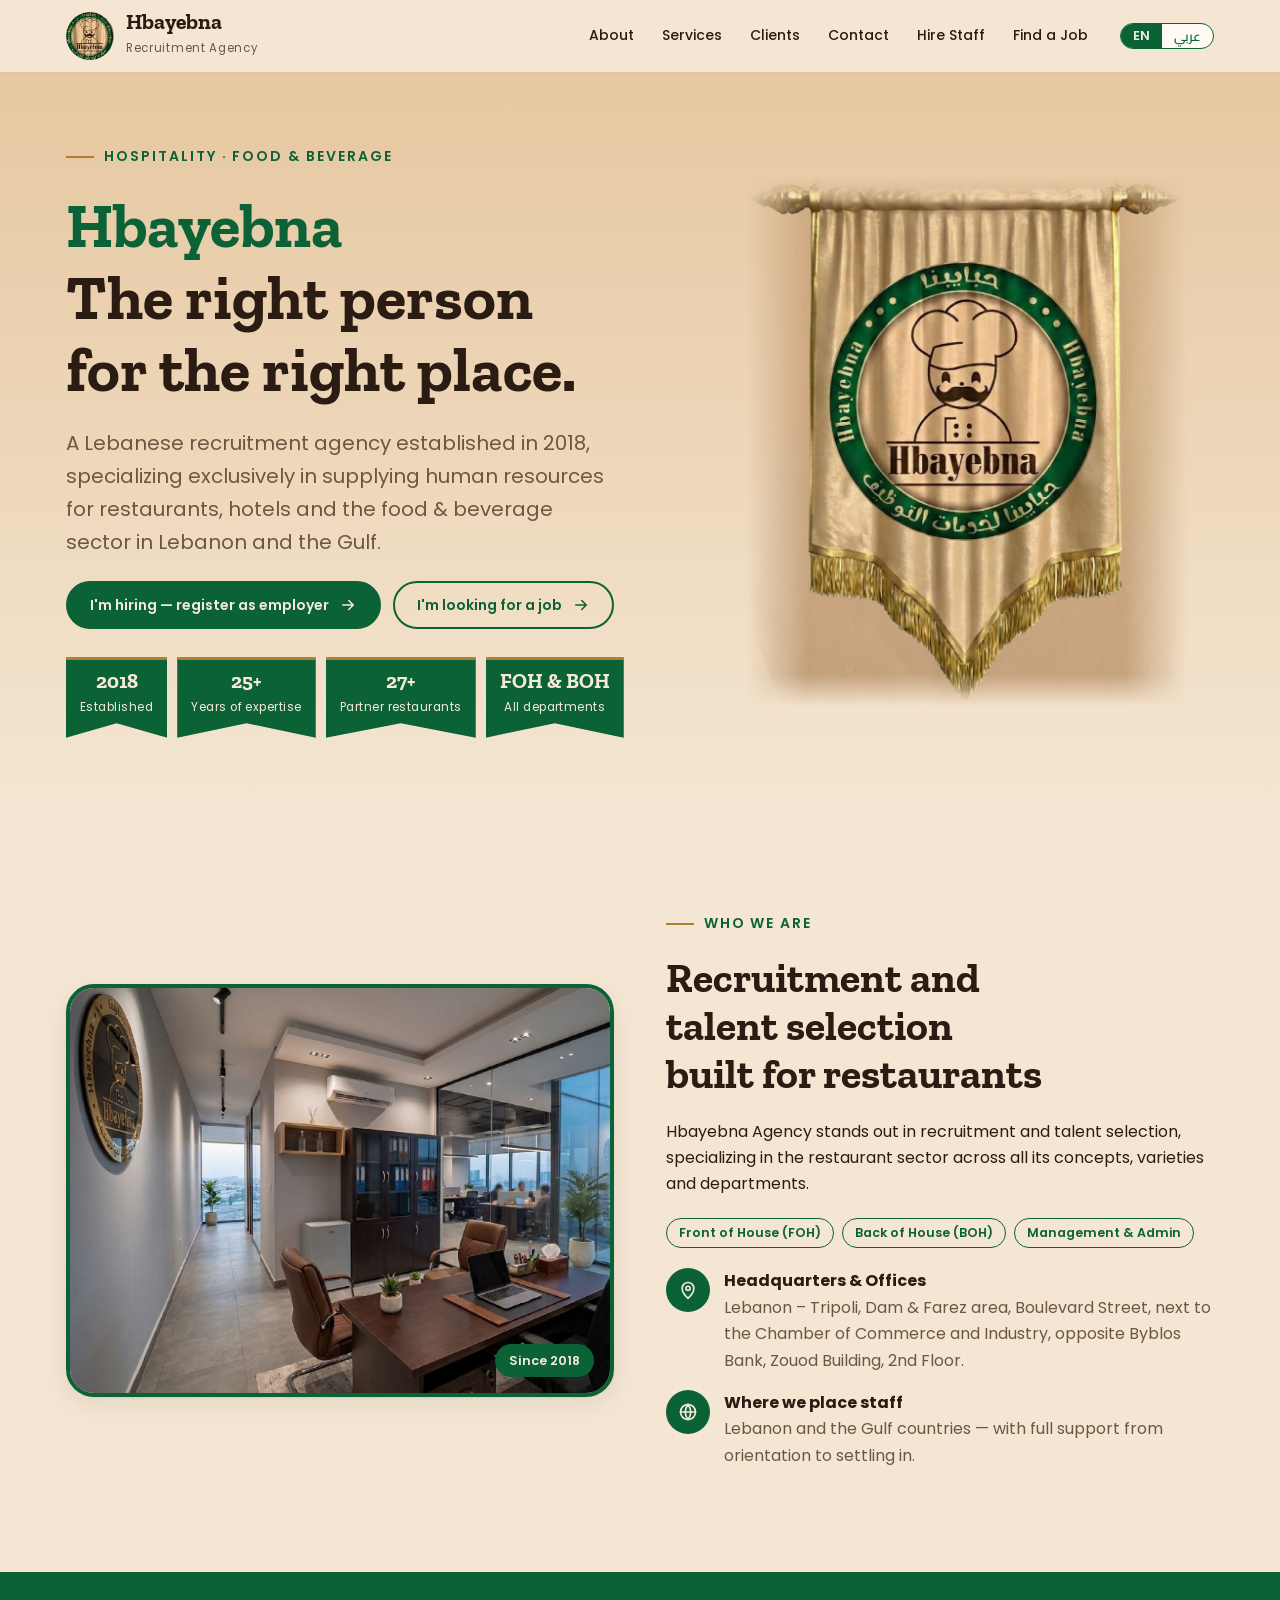
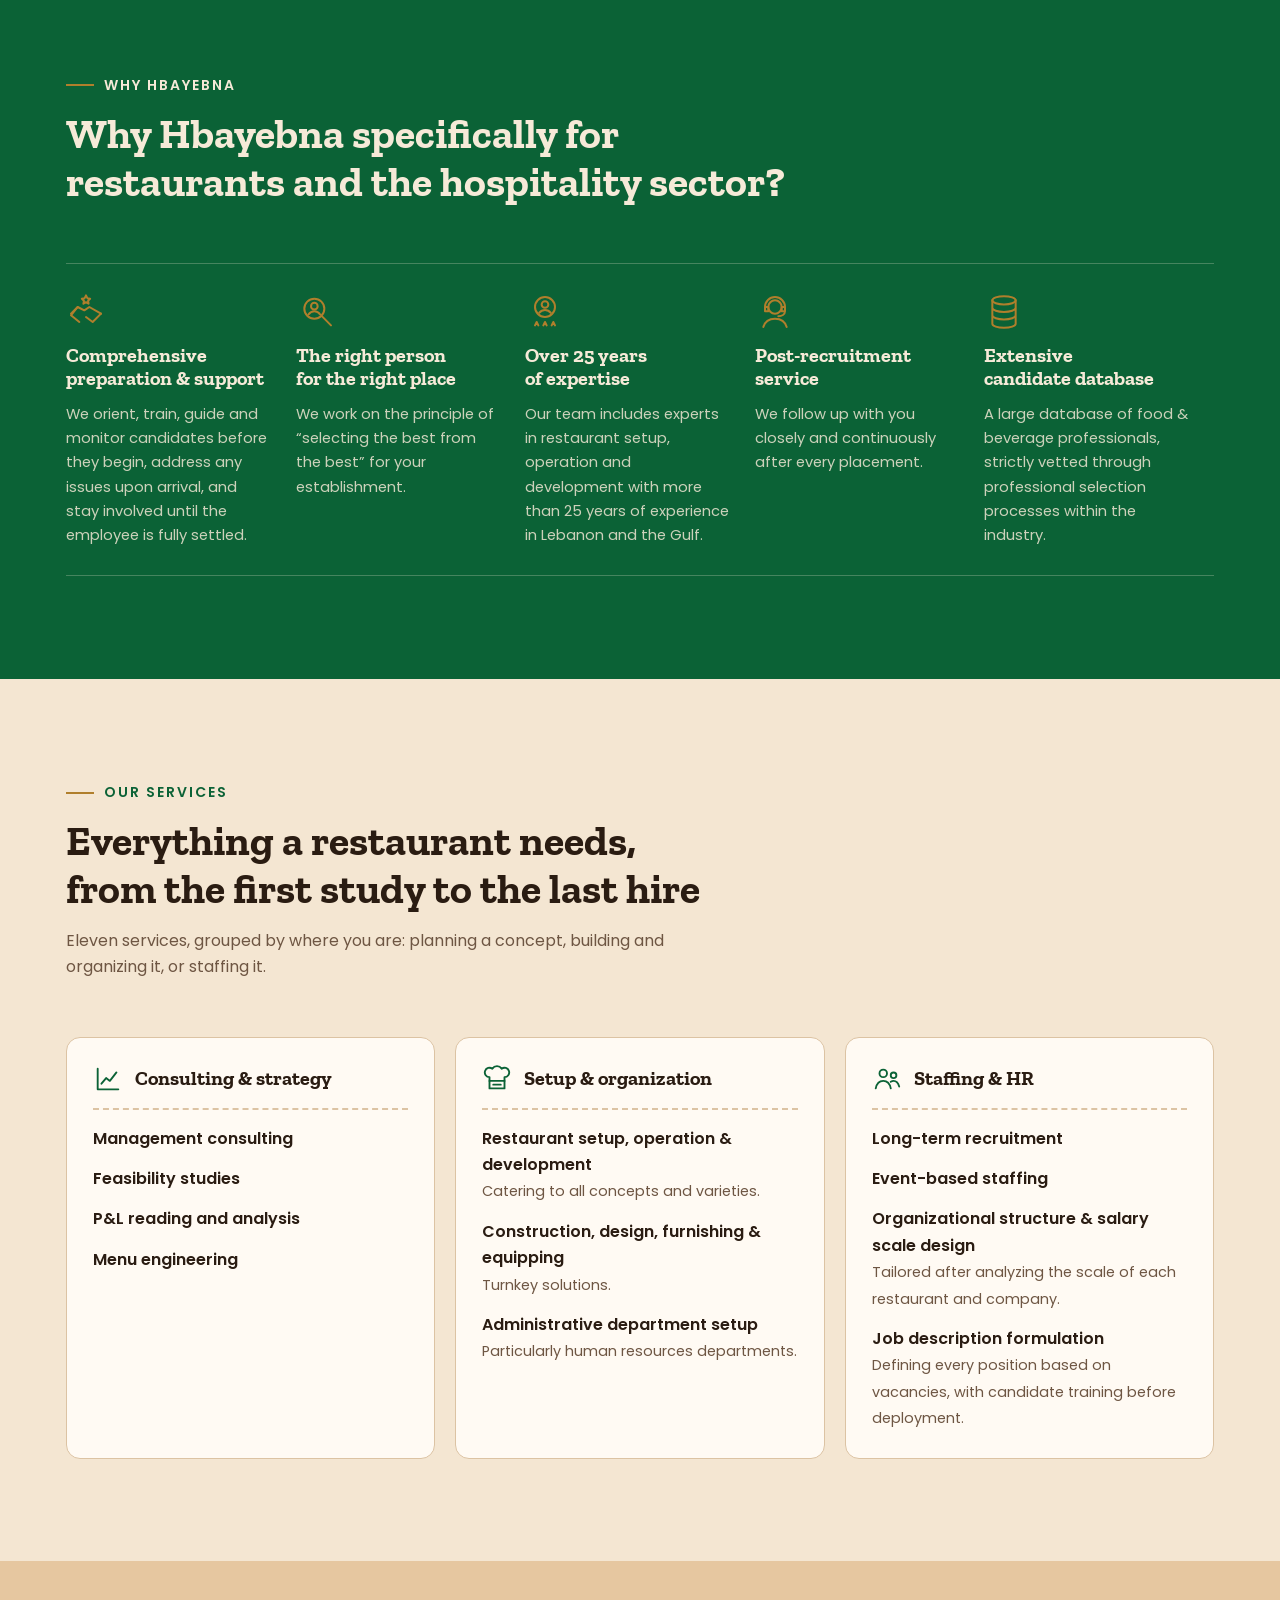
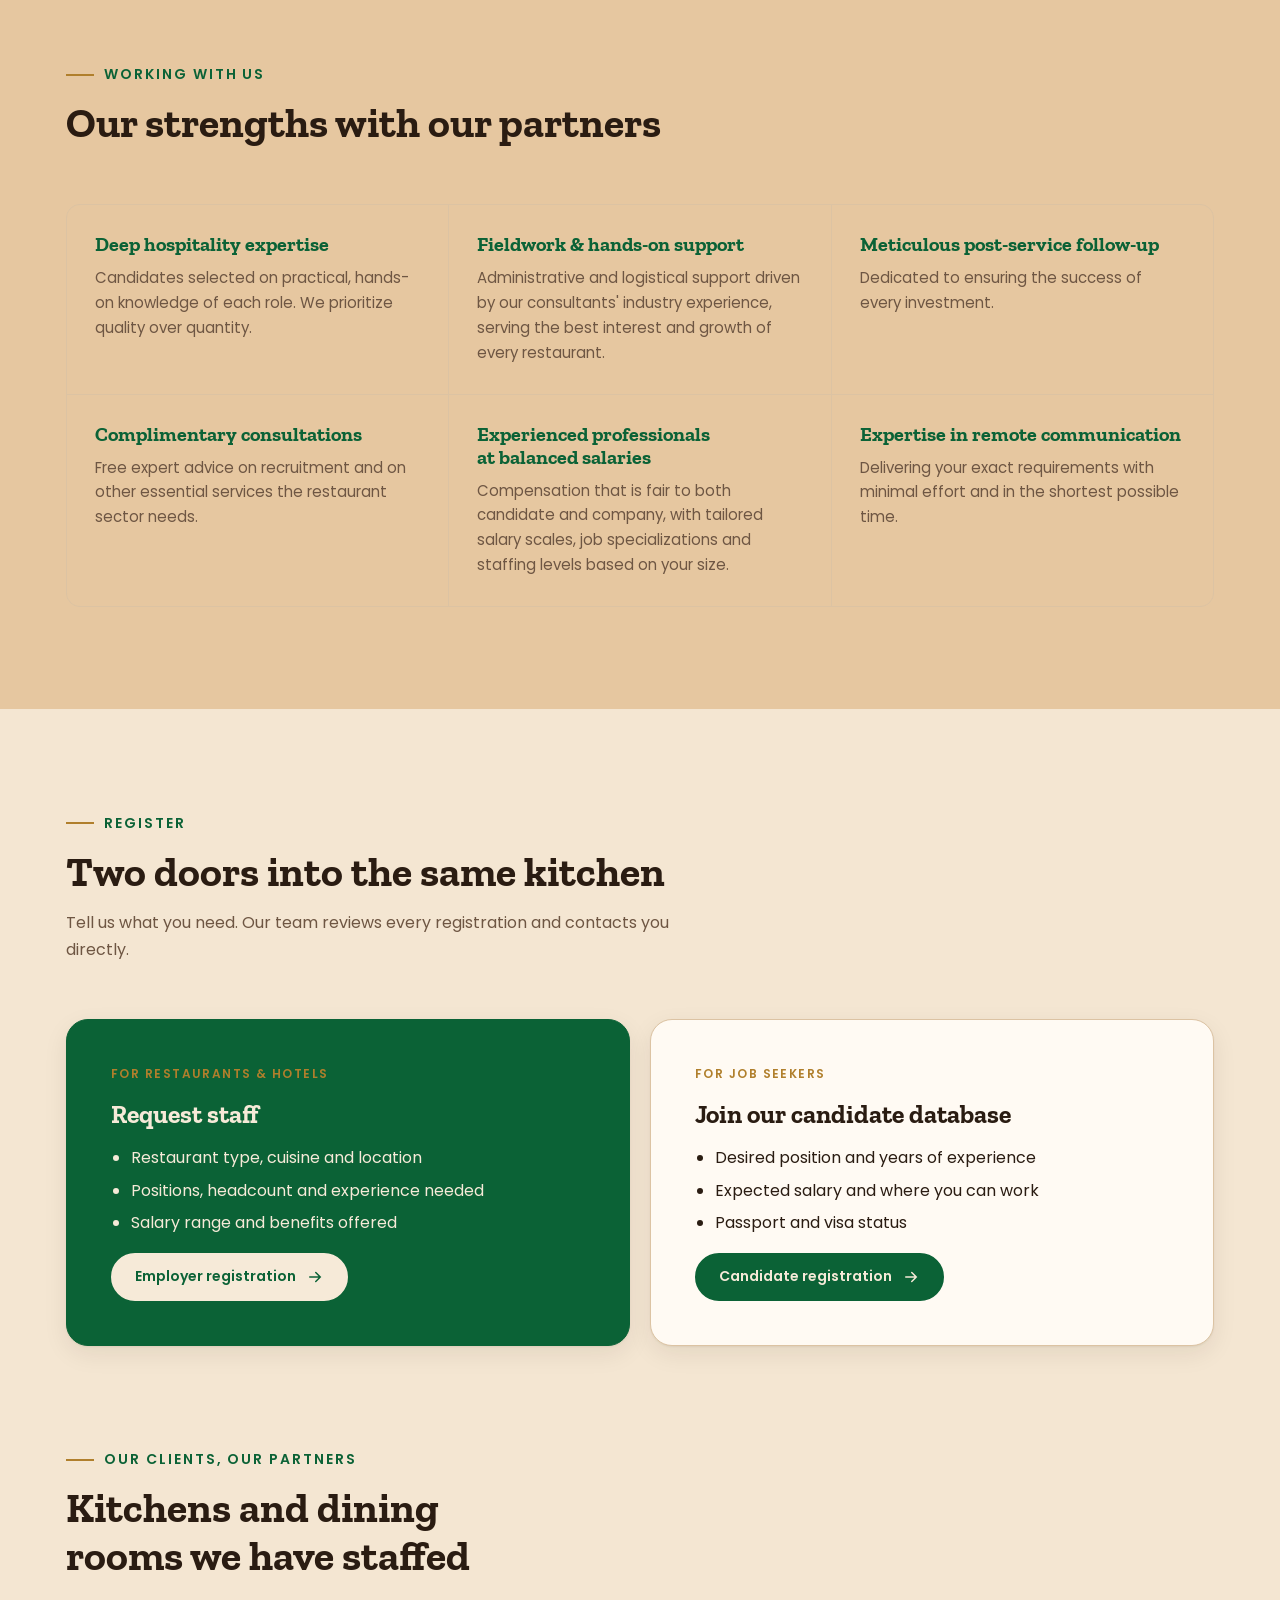
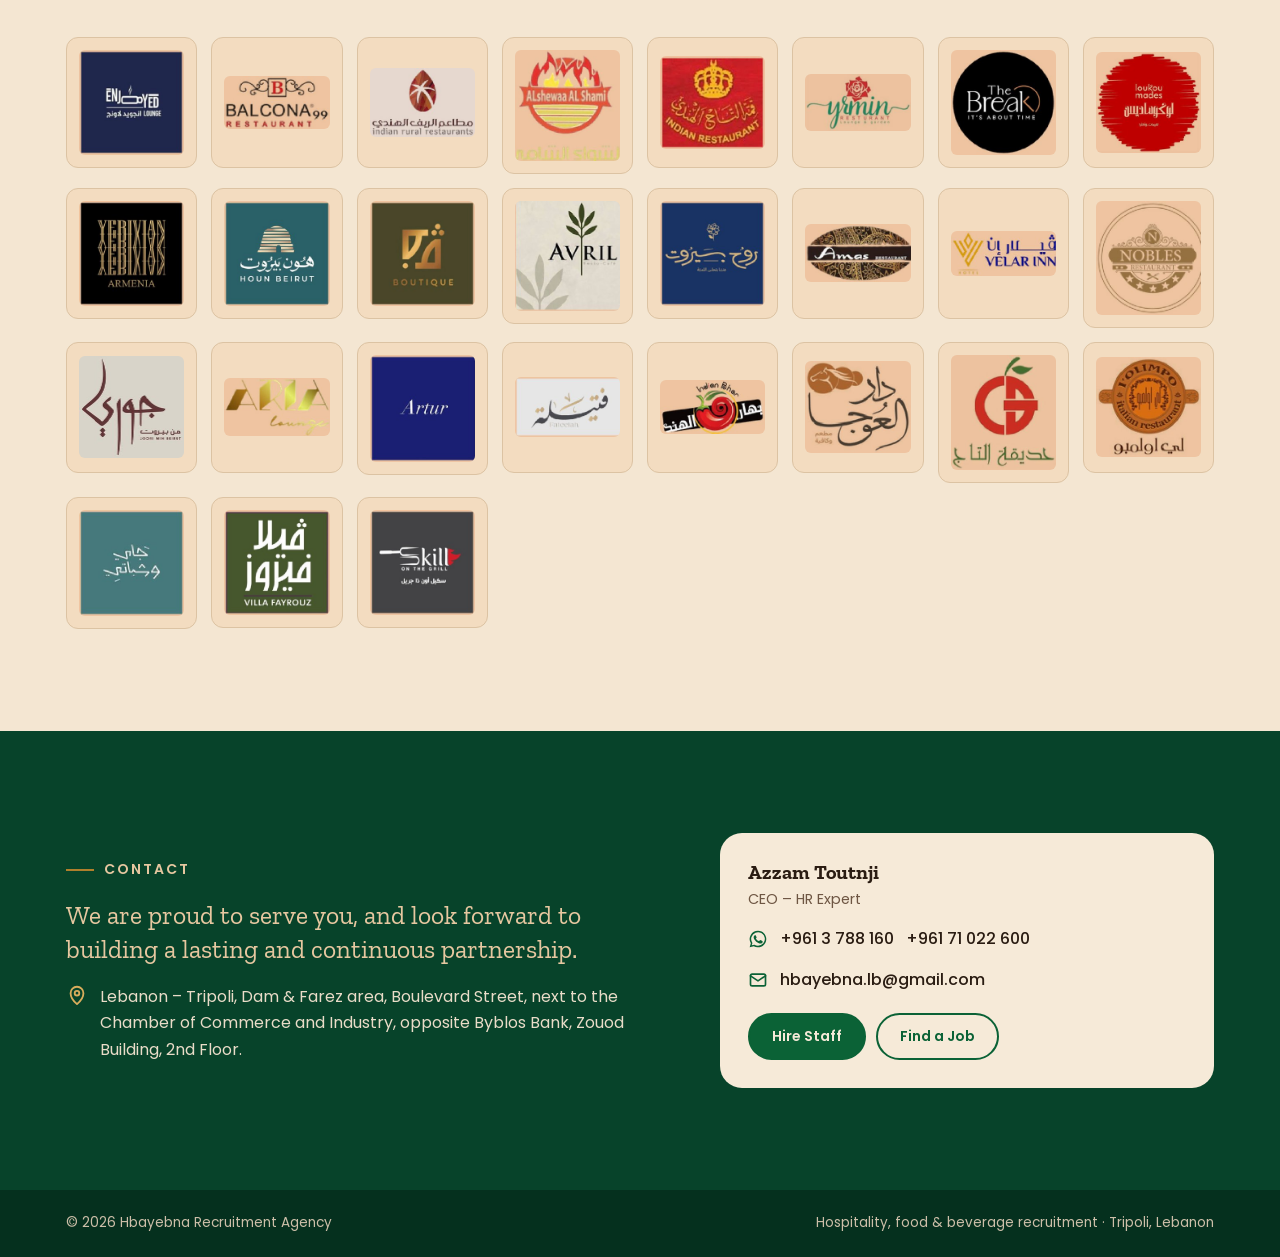
==== index.html @ 1a060dae "Add files via upload" ====
<!doctype html>
<html lang="en" dir="ltr">
<head>
<meta charset="utf-8">
<meta name="viewport" content="width=device-width, initial-scale=1, viewport-fit=cover">
<title data-i18n="t.home">Hbayebna Recruitment Agency</title>
<meta name="claude:viewport-fit-sides" content="cover">
<meta name="description" content="Hbayebna — Lebanese recruitment agency for the hospitality, food and beverage sectors since 2018. Restaurant staffing, consulting and turnkey setup in Lebanon and the Gulf.">
<link rel="icon" type="image/png" href="assets/favicon.png">
<link rel="preconnect" href="https://fonts.googleapis.com">
<link rel="preconnect" href="https://fonts.gstatic.com" crossorigin>
<link rel="stylesheet" href="https://fonts.googleapis.com/css2?family=Cairo:wght@400;500;600;700&family=Poppins:wght@400;500;600&family=Reem+Kufi:wght@500;700&family=Zilla+Slab:wght@500;600;700&display=swap">
<link rel="stylesheet" href="css/style.css">
</head>
<body>

<header class="site-header">
  <div class="wrap nav">
    <a class="brand" href="index.html" aria-label="Hbayebna home">
      <img src="assets/logo-sm.png" alt="" width="48" height="48">
      <span><b>Hbayebna</b><small data-i18n="brand.sub">Recruitment Agency</small></span>
    </a>
    <ul class="nav-links" id="navLinks">
      <li><a href="#about" data-i18n="nav.about">About</a></li>
      <li><a href="#services" data-i18n="nav.services">Services</a></li>
      <li><a href="#clients" data-i18n="nav.clients">Clients</a></li>
      <li><a href="#contact" data-i18n="nav.contact">Contact</a></li>
      <li><a href="employer.html" data-i18n="nav.hire">Hire Staff</a></li>
      <li><a href="employee.html" data-i18n="nav.job">Find a Job</a></li>
    </ul>
    <div class="nav-actions">
      <div class="lang-toggle" role="group" aria-label="Language">
        <button type="button" data-lang="en" aria-pressed="true">EN</button>
        <button type="button" data-lang="ar" aria-pressed="false">عربي</button>
      </div>
      <button class="menu-btn" type="button" aria-controls="navLinks" aria-expanded="false" aria-label="Menu">
        <svg viewBox="0 0 24 24" fill="none" stroke="currentColor" stroke-width="2" stroke-linecap="round"><path d="M4 7h16M4 12h16M4 17h16"/></svg>
      </button>
    </div>
  </div>
</header>

<main>
  <!-- HERO -->
  <section class="hero">
    <div class="wrap">
      <div class="hero-copy">
        <span class="eyebrow" data-i18n="hero.eyebrow">Hospitality · Food &amp; Beverage</span>
        <h1><span data-i18n="hero.t1">Hbayebna</span> <span data-i18n="hero.t2" style="color:var(--ink)">The right person for the right place.</span></h1>
        <p class="lead" data-i18n="hero.lead">A Lebanese recruitment agency established in 2018, specializing exclusively in supplying human resources for restaurants, hotels and the food &amp; beverage sector in Lebanon and the Gulf.</p>
        <div class="hero-ctas">
          <a class="btn" href="employer.html">
            <span data-i18n="cta.employer">I'm hiring — register as employer</span>
            <svg class="arrow" viewBox="0 0 24 24" fill="none" stroke="currentColor" stroke-width="2" stroke-linecap="round"><path d="M5 12h14M13 6l6 6-6 6"/></svg>
          </a>
          <a class="btn ghost" href="employee.html">
            <span data-i18n="cta.employee">I'm looking for a job</span>
            <svg class="arrow" viewBox="0 0 24 24" fill="none" stroke="currentColor" stroke-width="2" stroke-linecap="round"><path d="M5 12h14M13 6l6 6-6 6"/></svg>
          </a>
        </div>
        <div class="facts">
          <div class="pennant"><strong>2018</strong><span data-i18n="fact.since">Established</span></div>
          <div class="pennant"><strong>25+</strong><span data-i18n="fact.years">Years of expertise</span></div>
          <div class="pennant"><strong>27+</strong><span data-i18n="fact.partners">Partner restaurants</span></div>
          <div class="pennant"><strong>FOH &amp; BOH</strong><span data-i18n="fact.depts">All departments</span></div>
        </div>
      </div>
      <div class="hero-art">
        <img src="assets/banner.jpg" alt="Hbayebna pennant banner with the chef logo" width="900" height="1083">
      </div>
    </div>
  </section>

  <!-- ABOUT -->
  <section class="section" id="about">
    <div class="wrap about-grid">
      <div class="about-photo">
        <img src="assets/office.jpg" alt="Hbayebna office in Tripoli" loading="lazy" width="1400" height="1248">
        <span class="since" data-i18n="about.since">Since 2018</span>
      </div>
      <div class="about-copy">
        <span class="eyebrow" data-i18n="about.eyebrow">Who we are</span>
        <h2 data-i18n="about.title">Recruitment and talent selection built for restaurants</h2>
        <p data-i18n="about.p1">Hbayebna Agency stands out in recruitment and talent selection, specializing in the restaurant sector across all its concepts, varieties and departments.</p>
        <div class="dept-chips">
          <span class="chip" data-i18n="chip.foh">Front of House (FOH)</span>
          <span class="chip" data-i18n="chip.boh">Back of House (BOH)</span>
          <span class="chip" data-i18n="chip.mgmt">Management &amp; Admin</span>
        </div>
        <ul class="info-list">
          <li>
            <span class="ic"><svg viewBox="0 0 24 24" fill="none" stroke="currentColor" stroke-width="2" stroke-linecap="round" stroke-linejoin="round"><path d="M12 22s7-6.2 7-12a7 7 0 1 0-14 0c0 5.8 7 12 7 12z"/><circle cx="12" cy="10" r="2.5"/></svg></span>
            <div><b data-i18n="about.hq">Headquarters &amp; Offices</b><p data-i18n="about.addr">Lebanon – Tripoli, Dam &amp; Farez area, Boulevard Street, next to the Chamber of Commerce and Industry, opposite Byblos Bank, Zouod Building, 2nd Floor.</p></div>
          </li>
          <li>
            <span class="ic"><svg viewBox="0 0 24 24" fill="none" stroke="currentColor" stroke-width="2" stroke-linecap="round" stroke-linejoin="round"><circle cx="12" cy="12" r="9"/><path d="M3 12h18M12 3a14 14 0 0 1 0 18M12 3a14 14 0 0 0 0 18"/></svg></span>
            <div><b data-i18n="about.reach">Where we place staff</b><p data-i18n="about.reachp">Lebanon and the Gulf countries — with full support from orientation to settling in.</p></div>
          </li>
        </ul>
      </div>
    </div>
  </section>

  <!-- WHY -->
  <section class="section why" id="why">
    <div class="wrap">
      <div class="section-head">
        <span class="eyebrow" data-i18n="why.eyebrow">Why Hbayebna</span>
        <h2 data-i18n="why.title">Why Hbayebna specifically for restaurants and the hospitality sector?</h2>
      </div>
      <div class="why-grid">
        <div class="why-item">
          <svg viewBox="0 0 48 48" fill="none" stroke="currentColor" stroke-width="2.4" stroke-linecap="round" stroke-linejoin="round"><path d="M6 26l8-8 8 4 6-4 14 8"/><path d="M14 18l-8 10 10 8M42 26l-10 10-8-6"/><path d="M24 4l1.6 3.4L29 8l-2.5 2.4.6 3.6-3.1-1.7-3.1 1.7.6-3.6L19 8l3.4-.6z"/></svg>
          <h3 data-i18n="why.1t">Comprehensive preparation &amp; support</h3>
          <p data-i18n="why.1p">We orient, train, guide and monitor candidates before they begin, address any issues upon arrival, and stay involved until the employee is fully settled.</p>
        </div>
        <div class="why-item">
          <svg viewBox="0 0 48 48" fill="none" stroke="currentColor" stroke-width="2.4" stroke-linecap="round" stroke-linejoin="round"><circle cx="22" cy="20" r="12"/><circle cx="22" cy="17" r="4"/><path d="M15 27c2-3 4.5-4 7-4s5 1 7 4M31 29l11 11"/></svg>
          <h3 data-i18n="why.2t">The right person for the right place</h3>
          <p data-i18n="why.2p">We work on the principle of “selecting the best from the best” for your establishment.</p>
        </div>
        <div class="why-item">
          <svg viewBox="0 0 48 48" fill="none" stroke="currentColor" stroke-width="2.4" stroke-linecap="round" stroke-linejoin="round"><circle cx="24" cy="18" r="12"/><circle cx="24" cy="15" r="4"/><path d="M17 25c2-2.5 4.5-3.5 7-3.5s5 1 7 3.5"/><path d="M12 40l2-4 2 4M22 40l2-4 2 4M32 40l2-4 2 4"/></svg>
          <h3 data-i18n="why.3t">Over 25 years of expertise</h3>
          <p data-i18n="why.3p">Our team includes experts in restaurant setup, operation and development with more than 25 years of experience in Lebanon and the Gulf.</p>
        </div>
        <div class="why-item">
          <svg viewBox="0 0 48 48" fill="none" stroke="currentColor" stroke-width="2.4" stroke-linecap="round" stroke-linejoin="round"><circle cx="24" cy="18" r="8"/><path d="M12 18a12 12 0 0 1 24 0M12 18v5h4v-5zM36 18v5h-4v-5zM36 23c0 4-4 6-8 6"/><path d="M10 42c2-7 7-10 14-10s12 3 14 10"/></svg>
          <h3 data-i18n="why.4t">Post-recruitment service</h3>
          <p data-i18n="why.4p">We follow up with you closely and continuously after every placement.</p>
        </div>
        <div class="why-item">
          <svg viewBox="0 0 48 48" fill="none" stroke="currentColor" stroke-width="2.4" stroke-linecap="round" stroke-linejoin="round"><ellipse cx="24" cy="10" rx="14" ry="5"/><path d="M10 10v28c0 2.8 6.3 5 14 5s14-2.2 14-5V10M10 19c0 2.8 6.3 5 14 5s14-2.2 14-5M10 28c0 2.8 6.3 5 14 5s14-2.2 14-5"/></svg>
          <h3 data-i18n="why.5t">Extensive candidate database</h3>
          <p data-i18n="why.5p">A large database of food &amp; beverage professionals, strictly vetted through professional selection processes within the industry.</p>
        </div>
      </div>
    </div>
  </section>

  <!-- SERVICES -->
  <section class="section" id="services">
    <div class="wrap">
      <div class="section-head">
        <span class="eyebrow" data-i18n="svc.eyebrow">Our services</span>
        <h2 data-i18n="svc.title">Everything a restaurant needs, from the first study to the last hire</h2>
        <p data-i18n="svc.lead">Eleven services, grouped by where you are: planning a concept, building and organizing it, or staffing it.</p>
      </div>
      <div class="svc-groups">
        <article class="svc-group">
          <header>
            <svg viewBox="0 0 32 32" fill="none" stroke="currentColor" stroke-width="2" stroke-linecap="round" stroke-linejoin="round"><path d="M5 27V5M5 27h22"/><path d="M9 21l5-6 4 3 7-9"/></svg>
            <h3 data-i18n="svc.g1">Consulting &amp; strategy</h3>
          </header>
          <ul>
            <li><b data-i18n="svc.1">Management consulting</b></li>
            <li><b data-i18n="svc.3">Feasibility studies</b></li>
            <li><b data-i18n="svc.4">P&amp;L reading and analysis</b></li>
            <li><b data-i18n="svc.8">Menu engineering</b></li>
          </ul>
        </article>
        <article class="svc-group">
          <header>
            <svg viewBox="0 0 32 32" fill="none" stroke="currentColor" stroke-width="2" stroke-linecap="round" stroke-linejoin="round"><path d="M8 14a5 5 0 1 1 3-9 6 6 0 0 1 10 0 5 5 0 1 1 3 9v4H8z"/><path d="M8 18v8h16v-8M12 22h8"/></svg>
            <h3 data-i18n="svc.g2">Setup &amp; organization</h3>
          </header>
          <ul>
            <li><b data-i18n="svc.2">Restaurant setup, operation &amp; development</b><span data-i18n="svc.2d">Catering to all concepts and varieties.</span></li>
            <li><b data-i18n="svc.5">Construction, design, furnishing &amp; equipping</b><span data-i18n="svc.5d">Turnkey solutions.</span></li>
            <li><b data-i18n="svc.9">Administrative department setup</b><span data-i18n="svc.9d">Particularly human resources departments.</span></li>
          </ul>
        </article>
        <article class="svc-group">
          <header>
            <svg viewBox="0 0 32 32" fill="none" stroke="currentColor" stroke-width="2" stroke-linecap="round" stroke-linejoin="round"><circle cx="12" cy="10" r="4"/><circle cx="23" cy="12" r="3"/><path d="M4 26c1-5 4-8 8-8s7 3 8 8M20 19c1-.6 2-1 3-1 3 0 5 2.5 6 6"/></svg>
            <h3 data-i18n="svc.g3">Staffing &amp; HR</h3>
          </header>
          <ul>
            <li><b data-i18n="svc.6">Long-term recruitment</b></li>
            <li><b data-i18n="svc.10">Event-based staffing</b></li>
            <li><b data-i18n="svc.7">Organizational structure &amp; salary scale design</b><span data-i18n="svc.7d">Tailored after analyzing the scale of each restaurant and company.</span></li>
            <li><b data-i18n="svc.11">Job description formulation</b><span data-i18n="svc.11d">Defining every position based on vacancies, with candidate training before deployment.</span></li>
          </ul>
        </article>
      </div>
    </div>
  </section>

  <!-- STRENGTHS -->
  <section class="section strengths">
    <div class="wrap">
      <div class="section-head">
        <span class="eyebrow" data-i18n="str.eyebrow">Working with us</span>
        <h2 data-i18n="str.title">Our strengths with our partners</h2>
      </div>
      <div class="str-grid">
        <div class="str-item"><h3 data-i18n="str.1t">Deep hospitality expertise</h3><p data-i18n="str.1p">Candidates selected on practical, hands-on knowledge of each role. We prioritize quality over quantity.</p></div>
        <div class="str-item"><h3 data-i18n="str.2t">Fieldwork &amp; hands-on support</h3><p data-i18n="str.2p">Administrative and logistical support driven by our consultants' industry experience, serving the best interest and growth of every restaurant.</p></div>
        <div class="str-item"><h3 data-i18n="str.3t">Meticulous post-service follow-up</h3><p data-i18n="str.3p">Dedicated to ensuring the success of every investment.</p></div>
        <div class="str-item"><h3 data-i18n="str.4t">Complimentary consultations</h3><p data-i18n="str.4p">Free expert advice on recruitment and on other essential services the restaurant sector needs.</p></div>
        <div class="str-item"><h3 data-i18n="str.5t">Experienced professionals at balanced salaries</h3><p data-i18n="str.5p">Compensation that is fair to both candidate and company, with tailored salary scales, job specializations and staffing levels based on your size.</p></div>
        <div class="str-item"><h3 data-i18n="str.6t">Expertise in remote communication</h3><p data-i18n="str.6p">Delivering your exact requirements with minimal effort and in the shortest possible time.</p></div>
      </div>
    </div>
  </section>

  <!-- TWO PATHS -->
  <section class="section" id="register">
    <div class="wrap">
      <div class="section-head">
        <span class="eyebrow" data-i18n="paths.eyebrow">Register</span>
        <h2 data-i18n="paths.title">Two doors into the same kitchen</h2>
        <p data-i18n="paths.lead">Tell us what you need. Our team reviews every registration and contacts you directly.</p>
      </div>
      <div class="paths-grid">
        <div class="path employer">
          <span class="tag" data-i18n="paths.eTag">For restaurants &amp; hotels</span>
          <h3 data-i18n="paths.eTitle">Request staff</h3>
          <ul>
            <li data-i18n="paths.e1">Restaurant type, cuisine and location</li>
            <li data-i18n="paths.e2">Positions, headcount and experience needed</li>
            <li data-i18n="paths.e3">Salary range and benefits offered</li>
          </ul>
          <a class="btn" href="employer.html" style="justify-self:start"><span data-i18n="paths.eBtn">Employer registration</span><svg class="arrow" viewBox="0 0 24 24" fill="none" stroke="currentColor" stroke-width="2" stroke-linecap="round"><path d="M5 12h14M13 6l6 6-6 6"/></svg></a>
        </div>
        <div class="path">
          <span class="tag" data-i18n="paths.cTag">For job seekers</span>
          <h3 data-i18n="paths.cTitle">Join our candidate database</h3>
          <ul>
            <li data-i18n="paths.c1">Desired position and years of experience</li>
            <li data-i18n="paths.c2">Expected salary and where you can work</li>
            <li data-i18n="paths.c3">Passport and visa status</li>
          </ul>
          <a class="btn" href="employee.html" style="justify-self:start"><span data-i18n="paths.cBtn">Candidate registration</span><svg class="arrow" viewBox="0 0 24 24" fill="none" stroke="currentColor" stroke-width="2" stroke-linecap="round"><path d="M5 12h14M13 6l6 6-6 6"/></svg></a>
        </div>
      </div>
    </div>
  </section>

  <!-- CLIENTS -->
  <section class="section" id="clients" style="padding-top:0">
    <div class="wrap">
      <div class="section-head">
        <span class="eyebrow" data-i18n="cl.eyebrow">Our clients, our partners</span>
        <h2 data-i18n="cl.title">Kitchens and dining rooms we have staffed</h2>
      </div>
      <div class="logo-grid" id="logoGrid"></div>
    </div>
  </section>

  <!-- CONTACT -->
  <section class="section contact" id="contact">
    <div class="wrap">
      <div class="contact-copy">
        <span class="eyebrow" style="color:#e6c7a0" data-i18n="ct.eyebrow">Contact</span>
        <p class="quote" data-i18n="ct.quote">We are proud to serve you, and look forward to building a lasting and continuous partnership.</p>
        <div class="addr">
          <svg viewBox="0 0 24 24" fill="none" stroke="currentColor" stroke-width="2" stroke-linecap="round" stroke-linejoin="round"><path d="M12 22s7-6.2 7-12a7 7 0 1 0-14 0c0 5.8 7 12 7 12z"/><circle cx="12" cy="10" r="2.5"/></svg>
          <p data-i18n="about.addr">Lebanon – Tripoli, Dam &amp; Farez area, Boulevard Street, next to the Chamber of Commerce and Industry, opposite Byblos Bank, Zouod Building, 2nd Floor.</p>
        </div>
      </div>
      <div class="contact-card">
        <h3 data-i18n="ct.name">Azzam Toutnji</h3>
        <p class="role" data-i18n="ct.role">CEO – HR Expert</p>
        <div class="contact-row">
          <svg viewBox="0 0 24 24" fill="currentColor"><path d="M12 2a10 10 0 0 0-8.6 15.1L2 22l5-1.3A10 10 0 1 0 12 2zm0 18.2a8.2 8.2 0 0 1-4.2-1.2l-.3-.2-3 .8.8-2.9-.2-.3A8.2 8.2 0 1 1 12 20.2zm4.5-6.1c-.2-.1-1.5-.7-1.7-.8s-.4-.1-.6.1-.7.8-.8 1-.3.2-.5.1a6.7 6.7 0 0 1-3.3-2.9c-.3-.4.3-.4.7-1.4.1-.2 0-.3 0-.4l-.8-1.8c-.2-.5-.4-.4-.6-.4h-.5a1 1 0 0 0-.7.3 3 3 0 0 0-.9 2.2 5.2 5.2 0 0 0 1.1 2.7 11.8 11.8 0 0 0 4.5 4c1.7.7 2.4.8 3.2.6a2.8 2.8 0 0 0 1.8-1.3 2.3 2.3 0 0 0 .2-1.3c-.1-.1-.3-.2-.5-.3z"/></svg>
          <a href="https://wa.me/9613788160" target="_blank" rel="noopener">+961 3 788 160</a>
          <a href="https://wa.me/96171022600" target="_blank" rel="noopener">+961 71 022 600</a>
        </div>
        <div class="contact-row">
          <svg viewBox="0 0 24 24" fill="none" stroke="currentColor" stroke-width="2" stroke-linecap="round" stroke-linejoin="round"><rect x="3" y="5" width="18" height="14" rx="2"/><path d="M3 7l9 6 9-6"/></svg>
          <span>hbayebna.lb@gmail.com</span>
        </div>
        <div style="display:flex;flex-wrap:wrap;gap:10px;margin-top:6px">
          <a class="btn" href="employer.html" data-i18n="nav.hire">Hire Staff</a>
          <a class="btn ghost" href="employee.html" data-i18n="nav.job">Find a Job</a>
        </div>
      </div>
    </div>
  </section>
</main>

<footer class="site-footer">
  <div class="wrap">
    <span>© <span class="year">2026</span> <span data-i18n="ft.name">Hbayebna Recruitment Agency</span></span>
    <span data-i18n="ft.tag">Hospitality, food &amp; beverage recruitment · Tripoli, Lebanon</span>
  </div>
</footer>

<script src="js/config.js"></script>
<script src="js/i18n.js"></script>
<script src="js/main.js"></script>
</body>
</html>
---- css/style.css ----
/* =========================================================
   Hbayebna Recruitment Agency — site stylesheet
   Layout concept: "Pennant & ticket" — sand pages, forest-green
   bands, pennant-shaped badges (from the brand banner) and
   kitchen-order-ticket styling for the registration forms.
   ========================================================= */
:root {
  --sand: #f4e6d2;          /* page background */
  --sand-deep: #e6c7a0;     /* bands, pennant fabric */
  --paper: #fffaf3;         /* cards / form tickets */
  --forest: #0b6236;        /* brand green */
  --forest-deep: #07432a;   /* hover / dark band */
  --gold: #b07f2c;          /* fringe & rope accents */
  --ink: #2a1c12;           /* chef-line brown-black */
  --muted: #6e5643;
  --line: #dcc3a3;
  --on-forest: #f6ead8;
  --danger: #b3261e;
  --ok: #0b6236;
  --shadow: 0 1px 2px rgba(42, 28, 18, .06), 0 8px 24px rgba(42, 28, 18, .08);

  --f-display: "Zilla Slab", "Rockwell", Georgia, serif;
  --f-body: "Poppins", "Segoe UI", system-ui, sans-serif;

  --step--1: .875rem;
  --step-0: 1rem;
  --step-1: 1.25rem;
  --step-2: 1.6rem;
  --step-3: clamp(1.9rem, 1.4rem + 2vw, 2.6rem);
  --step-4: clamp(2.4rem, 1.6rem + 3.4vw, 3.9rem);

  --radius: 14px;
  --wrap: 1180px;
  --gutter-l: max(16px, env(safe-area-inset-left, 0px));
  --gutter-r: max(16px, env(safe-area-inset-right, 0px));
}
@media (prefers-color-scheme: dark) {
  :root:not([data-theme="light"]) {
    --sand: #121a15; --sand-deep: #1b2a20; --paper: #18231c; --forest: #3fa86c; --forest-deep: #2b7d4f;
    --gold: #d8ad5c; --ink: #f2e4cf; --muted: #c2ad94; --line: #2f4136; --on-forest: #0e1611;
    --danger: #ff8a80; --ok: #6fd39a; --shadow: 0 1px 2px rgba(0,0,0,.3), 0 8px 24px rgba(0,0,0,.35);
    color-scheme: dark;
  }
}
:root[data-theme="dark"] {
  --sand: #121a15; --sand-deep: #1b2a20; --paper: #18231c; --forest: #3fa86c; --forest-deep: #2b7d4f;
  --gold: #d8ad5c; --ink: #f2e4cf; --muted: #c2ad94; --line: #2f4136; --on-forest: #0e1611;
  --danger: #ff8a80; --ok: #6fd39a; --shadow: 0 1px 2px rgba(0,0,0,.3), 0 8px 24px rgba(0,0,0,.35);
  color-scheme: dark;
}
html[lang="ar"] {
  --f-display: "Reem Kufi", "Cairo", Tahoma, sans-serif;
  --f-body: "Cairo", Tahoma, "Segoe UI", sans-serif;
}

*, *::before, *::after { box-sizing: border-box; }
html { scroll-behavior: smooth; }
@media (prefers-reduced-motion: reduce) { html { scroll-behavior: auto; } *, *::before, *::after { animation: none !important; transition: none !important; } }
body {
  margin: 0;
  background: var(--sand);
  color: var(--ink);
  font-family: var(--f-body);
  font-size: var(--step-0);
  line-height: 1.65;
  -webkit-font-smoothing: antialiased;
}
img { max-width: 100%; height: auto; display: block; }
a { color: var(--forest); }
h1, h2, h3, h4 { font-family: var(--f-display); line-height: 1.15; margin: 0; text-wrap: balance; color: var(--ink); }
p { margin: 0; }
:focus-visible { outline: 3px solid var(--gold); outline-offset: 2px; border-radius: 6px; }

.wrap { max-width: var(--wrap); margin-inline: auto; padding-left: var(--gutter-l); padding-right: var(--gutter-r); }
.section { padding-block: clamp(56px, 8vw, 104px); }
.eyebrow {
  display: inline-flex; align-items: center; gap: 10px;
  font-size: var(--step--1); font-weight: 600; letter-spacing: .14em; text-transform: uppercase; color: var(--forest);
}
html[lang="ar"] .eyebrow { letter-spacing: 0; }
.eyebrow::before { content: ""; width: 28px; height: 2px; background: var(--gold); }
.section-head { display: grid; gap: 14px; max-width: 760px; margin-bottom: clamp(32px, 5vw, 56px); }
.section-head h2 { font-size: var(--step-3); }
.section-head p { color: var(--muted); max-width: 62ch; }
.green { color: var(--forest); }

/* ---------- Buttons ---------- */
.btn {
  --b: var(--forest);
  display: inline-flex; align-items: center; justify-content: center; gap: 10px;
  padding: 13px 22px; border-radius: 999px; border: 2px solid var(--b);
  background: var(--b); color: var(--on-forest); font: 600 var(--step--1)/1.2 var(--f-body);
  text-decoration: none; cursor: pointer; transition: transform .15s ease, background .15s ease;
}
.btn:hover { background: var(--forest-deep); border-color: var(--forest-deep); transform: translateY(-1px); }
.btn.ghost { background: transparent; color: var(--forest); }
.btn.ghost:hover { background: var(--forest); color: var(--on-forest); }
.btn svg { width: 18px; height: 18px; flex: none; }
html[dir="rtl"] .btn .arrow { transform: scaleX(-1); }

/* ---------- Header ---------- */
body::before { content: ""; position: fixed; inset: 0 0 auto; height: env(safe-area-inset-top, 0px); z-index: 60; background: var(--sand); }
.site-header {
  position: sticky; top: env(safe-area-inset-top, 0px); z-index: 50;
  background: color-mix(in srgb, var(--sand) 92%, transparent);
  backdrop-filter: blur(10px); border-bottom: 1px solid var(--line);
}
.nav { display: flex; align-items: center; gap: 20px; min-height: 72px; }
.brand { display: flex; align-items: center; gap: 12px; text-decoration: none; color: var(--ink); }
.brand img { width: 48px; height: 48px; }
.brand b { font-family: "Zilla Slab", Georgia, serif; font-size: 1.35rem; font-weight: 700; display: block; line-height: 1; }
.brand small { font-size: .72rem; color: var(--muted); letter-spacing: .06em; }
.nav-links { display: flex; gap: 4px; margin-inline-start: auto; list-style: none; padding: 0; margin-block: 0; }
.nav-links a { display: block; padding: 8px 12px; border-radius: 8px; color: var(--ink); text-decoration: none; font-size: var(--step--1); font-weight: 500; }
.nav-links a:hover, .nav-links a[aria-current="page"] { color: var(--forest); background: color-mix(in srgb, var(--forest) 10%, transparent); }
.nav-actions { display: flex; align-items: center; gap: 10px; }
.lang-toggle {
  display: inline-flex; border: 1.5px solid var(--forest); border-radius: 999px; overflow: hidden; background: var(--paper);
}
.lang-toggle button { border: 0; background: transparent; color: var(--forest); padding: 6px 12px; font: 600 .8rem/1 var(--f-body); cursor: pointer; }
.lang-toggle button[aria-pressed="true"] { background: var(--forest); color: var(--on-forest); }
.lang-toggle button:last-child { font-family: "Cairo", Tahoma, sans-serif; }
.menu-btn { display: none; border: 1.5px solid var(--line); background: var(--paper); color: var(--ink); border-radius: 10px; width: 42px; height: 42px; cursor: pointer; }
.menu-btn svg { width: 22px; height: 22px; margin: auto; }
@media (max-width: 980px) {
  .menu-btn { display: grid; place-items: center; }
  .nav { flex-wrap: wrap; }
  .nav-actions { margin-inline-start: auto; }
  .nav-actions .btn { display: none; }
  .nav-links { order: 5; width: 100%; flex-direction: column; margin: 0 0 12px; display: none; }
  .nav-links.open { display: flex; }
  .nav-links a { padding: 12px; }
}

/* ---------- Hero ---------- */
.hero { background: linear-gradient(180deg, var(--sand-deep), var(--sand)); overflow: hidden; }
.hero .wrap { display: grid; grid-template-columns: 1.1fr .9fr; align-items: center; gap: clamp(24px, 4vw, 56px); padding-block: clamp(40px, 6vw, 72px); }
.hero-copy { display: grid; gap: 22px; min-width: 0; }
.hero h1 { font-size: var(--step-4); font-weight: 700; }
.hero h1 span { color: var(--forest); display: block; }
.hero .lead { font-size: var(--step-1); color: var(--muted); max-width: 46ch; }
.hero-ctas { display: flex; flex-wrap: wrap; gap: 12px; }
.hero-art { position: relative; justify-self: center; width: min(440px, 100%); }
.hero-art img {
  width: 100%;
  -webkit-mask-image: linear-gradient(to right, transparent, #000 14%, #000 86%, transparent), linear-gradient(to bottom, transparent, #000 6%, #000 94%, transparent);
  -webkit-mask-composite: source-in;
          mask-image: linear-gradient(to right, transparent, #000 14%, #000 86%, transparent), linear-gradient(to bottom, transparent, #000 6%, #000 94%, transparent);
          mask-composite: intersect;
  animation: sway 6s ease-in-out infinite; transform-origin: 50% 0;
}
@keyframes sway { 0%,100% { transform: rotate(-1.2deg); } 50% { transform: rotate(1.2deg); } }
.facts { display: flex; flex-wrap: wrap; gap: 10px; margin-top: 6px; }
/* pennant badge: swallow-tail bottom like the brand banner */
.pennant {
  background: var(--forest); color: var(--on-forest);
  padding: 10px 14px 18px; min-width: 100px; text-align: center;
  clip-path: polygon(0 0, 100% 0, 100% 100%, 50% 82%, 0 100%);
  border-top: 3px solid var(--gold);
}
.pennant strong { display: block; font: 700 1.3rem/1.1 var(--f-display); white-space: nowrap; }
.pennant span { font-size: .74rem; letter-spacing: .04em; }
@media (max-width: 860px) {
  .hero .wrap { grid-template-columns: 1fr; }
  .hero-art { order: -1; width: min(300px, 80%); }
}

/* ---------- About ---------- */
.about-grid { display: grid; grid-template-columns: 1fr 1fr; gap: clamp(24px, 4vw, 56px); align-items: center; }
.about-photo { position: relative; border-radius: 28px; overflow: hidden; border: 4px solid var(--forest); box-shadow: var(--shadow); }
.about-photo img { width: 100%; aspect-ratio: 4/3; object-fit: cover; }
.about-photo .since {
  position: absolute; inset-block-end: 16px; inset-inline-end: 16px;
  background: var(--forest); color: #f6ead8; font-weight: 600; font-size: .8rem; padding: 6px 14px; border-radius: 999px;
}
.about-copy { display: grid; gap: 20px; min-width: 0; }
.about-copy h2 { font-size: var(--step-3); }
.info-list { display: grid; gap: 16px; list-style: none; margin: 0; padding: 0; }
.info-list li { display: grid; grid-template-columns: 44px 1fr; gap: 14px; align-items: start; }
.info-list .ic { width: 44px; height: 44px; border-radius: 50%; background: var(--forest); color: var(--on-forest); display: grid; place-items: center; }
.info-list .ic svg { width: 20px; height: 20px; }
.info-list b { display: block; }
.info-list p { color: var(--muted); }
.dept-chips { display: flex; gap: 8px; flex-wrap: wrap; }
.chip { font-size: .78rem; font-weight: 600; padding: 4px 12px; border-radius: 999px; border: 1.5px solid var(--forest); color: var(--forest); }
@media (max-width: 860px) { .about-grid { grid-template-columns: 1fr; } }

/* ---------- Why us ---------- */
.why { background: var(--forest); color: var(--on-forest); }
.why h2, .why .eyebrow { color: var(--on-forest); }
.why .section-head p { color: color-mix(in srgb, var(--on-forest) 80%, transparent); }
.why-grid { display: grid; grid-template-columns: repeat(auto-fit, minmax(210px, 1fr)); gap: 0; border-top: 1px solid color-mix(in srgb, var(--on-forest) 25%, transparent); }
.why-item { padding: 28px 22px 28px 0; display: grid; gap: 12px; align-content: start; border-bottom: 1px solid color-mix(in srgb, var(--on-forest) 25%, transparent); }
html[dir="rtl"] .why-item { padding: 28px 0 28px 22px; }
.why-item svg { width: 40px; height: 40px; color: var(--gold); }
.why-item h3 { font-size: var(--step-1); color: var(--on-forest); }
.why-item p { font-size: .92rem; color: color-mix(in srgb, var(--on-forest) 82%, transparent); }
:root[data-theme="dark"] .why-item svg { color: var(--on-forest); }

/* ---------- Services ---------- */
.svc-groups { display: grid; grid-template-columns: repeat(3, 1fr); gap: 20px; }
.svc-group { background: var(--paper); border: 1px solid var(--line); border-radius: var(--radius); padding: 26px; display: grid; gap: 16px; align-content: start; min-width: 0; }
.svc-group header { display: flex; align-items: center; gap: 12px; padding-bottom: 14px; border-bottom: 2px dashed var(--line); }
.svc-group header svg { width: 30px; height: 30px; color: var(--forest); flex: none; }
.svc-group h3 { font-size: var(--step-1); }
.svc-group ul { list-style: none; margin: 0; padding: 0; display: grid; gap: 14px; }
.svc-group li b { display: block; font-weight: 600; }
.svc-group li span { color: var(--muted); font-size: .9rem; }
@media (max-width: 980px) { .svc-groups { grid-template-columns: 1fr; } }

/* ---------- Strengths ---------- */
.strengths { background: var(--sand-deep); }
.str-grid { display: grid; grid-template-columns: repeat(3, 1fr); gap: 1px; background: var(--line); border: 1px solid var(--line); border-radius: var(--radius); overflow: hidden; }
.str-item { background: var(--sand-deep); padding: 28px; display: grid; gap: 10px; align-content: start; }
.str-item h3 { font-size: var(--step-1); color: var(--forest); }
.str-item p { color: var(--muted); font-size: .94rem; }
@media (max-width: 860px) { .str-grid { grid-template-columns: 1fr; } }

/* ---------- Two paths ---------- */
.paths-grid { display: grid; grid-template-columns: 1fr 1fr; gap: 20px; }
.path {
  position: relative; border-radius: 22px; padding: clamp(28px, 4vw, 44px); display: grid; gap: 16px; align-content: start;
  background: var(--paper); border: 1px solid var(--line); box-shadow: var(--shadow); min-width: 0;
}
.path.employer { background: var(--forest); border-color: var(--forest); }
.path.employer h3, .path.employer p, .path.employer li { color: var(--on-forest); }
.path.employer .btn { --b: var(--on-forest); color: var(--forest); }
.path.employer .btn:hover { background: var(--sand-deep); border-color: var(--sand-deep); }
.path h3 { font-size: var(--step-2); }
.path ul { margin: 0; padding-inline-start: 20px; display: grid; gap: 6px; }
.path .tag { font-size: .75rem; font-weight: 600; letter-spacing: .12em; text-transform: uppercase; color: var(--gold); }
@media (max-width: 860px) { .paths-grid { grid-template-columns: 1fr; } }

/* ---------- Clients ---------- */
.logo-grid { display: grid; grid-template-columns: repeat(auto-fill, minmax(130px, 1fr)); gap: 14px; }
.logo-grid figure { margin: 0; background: #f3dcc0; border-radius: 12px; aspect-ratio: 1; display: grid; place-items: center; padding: 12px; border: 1px solid var(--line); transition: transform .2s ease; }
.logo-grid figure:hover { transform: translateY(-3px); }
.logo-grid img { max-height: 100%; width: auto; max-width: 100%; object-fit: contain; border-radius: 6px; }

/* ---------- Contact ---------- */
.contact { background: var(--forest-deep); color: #f6ead8; }
.contact .wrap { display: grid; grid-template-columns: 1.1fr .9fr; gap: clamp(24px, 4vw, 56px); align-items: center; }
.contact h2 { color: #f6ead8; font-size: var(--step-3); }
.contact .quote { font: 400 var(--step-2)/1.3 var(--f-display); color: #e6c7a0; }
.contact-card { background: #f6ead8; color: #2a1c12; border-radius: 22px; padding: 28px; display: grid; gap: 14px; min-width: 0; }
.contact-card h3 { color: #2a1c12; font-size: var(--step-1); }
.contact-card .role { color: #6e5643; font-size: .9rem; margin-top: -10px; }
.contact-row { display: flex; align-items: center; gap: 12px; flex-wrap: wrap; }
.contact-row svg { width: 20px; height: 20px; color: #0b6236; flex: none; }
.contact-row a, .contact-row span { color: #2a1c12; text-decoration: none; font-weight: 500; overflow-wrap: anywhere; direction: ltr; unicode-bidi: isolate; }
.contact-row a:hover { color: #0b6236; text-decoration: underline; }
.contact-copy { display: grid; gap: 18px; min-width: 0; }
.contact-copy p { color: #e9dcc8; }
.contact-copy .addr { display: grid; grid-template-columns: 24px 1fr; gap: 10px; }
.contact-copy .addr svg { width: 22px; height: 22px; color: #d8ad5c; }
@media (max-width: 860px) { .contact .wrap { grid-template-columns: 1fr; } }

/* ---------- Footer ---------- */
.site-footer { background: #05301e; color: #cdbfa9; font-size: .85rem; }
.site-footer .wrap { display: flex; flex-wrap: wrap; justify-content: space-between; gap: 12px; padding-block: 22px; }
.site-footer a { color: #e6c7a0; }

/* =========================================================
   Registration pages
   ========================================================= */
.page-hero { background: var(--sand-deep); }
.page-hero .wrap { padding-block: clamp(32px, 5vw, 56px); display: grid; grid-template-columns: 1fr auto; gap: 24px; align-items: center; }
.page-hero h1 { font-size: var(--step-3); }
.page-hero p { color: var(--muted); max-width: 60ch; margin-top: 10px; }
.page-hero img { width: 110px; }
@media (max-width: 640px) { .page-hero .wrap { grid-template-columns: 1fr; } .page-hero img { display: none; } }

.form-layout { display: grid; grid-template-columns: 260px 1fr; gap: 32px; align-items: start; padding-block: 40px 80px; }
.steps-aside { position: sticky; top: calc(env(safe-area-inset-top, 0px) + 96px); }
.steps-nav { display: grid; gap: 4px; list-style: none; padding: 0; margin: 0; }
.steps-nav a { display: grid; grid-template-columns: 30px 1fr; gap: 10px; align-items: center; padding: 10px 12px; border-radius: 10px; color: var(--muted); text-decoration: none; font-size: .9rem; font-weight: 500; }
.steps-nav a b { width: 30px; height: 30px; border-radius: 50%; border: 1.5px solid var(--line); display: grid; place-items: center; font-size: .8rem; background: var(--paper); }
.steps-nav a:hover { background: var(--paper); color: var(--ink); }
.steps-nav a.done b { background: var(--forest); border-color: var(--forest); color: var(--on-forest); }
.side-note { margin-top: 18px; font-size: .82rem; color: var(--muted); padding: 14px; border: 1px dashed var(--line); border-radius: 12px; }
@media (max-width: 900px) { .form-layout { grid-template-columns: 1fr; } .steps-aside { display: none; } }

/* Ticket-style form card (kitchen order ticket) */
.ticket { background: var(--paper); border: 1px solid var(--line); border-radius: 18px; box-shadow: var(--shadow); min-width: 0; }
.ticket-top {
  display: flex; justify-content: space-between; flex-wrap: wrap; gap: 8px;
  padding: 16px 24px; border-bottom: 2px dashed var(--line);
  font: 600 .78rem/1.4 ui-monospace, "SFMono-Regular", Menlo, Consolas, monospace; letter-spacing: .06em; text-transform: uppercase; color: var(--muted);
}
.ticket-top .tno { color: var(--forest); }
fieldset { border: 0; margin: 0; padding: 28px 24px; display: grid; gap: 18px; border-bottom: 1px solid var(--line); min-width: 0; scroll-margin-top: 100px; }
fieldset:last-of-type { border-bottom: 0; }
legend { padding: 0; float: left; width: 100%; display: flex; align-items: center; gap: 12px; font: 700 var(--step-1)/1.2 var(--f-display); color: var(--ink); margin-bottom: 4px; }
html[dir="rtl"] legend { float: right; }
legend .num { width: 30px; height: 30px; border-radius: 50%; background: var(--forest); color: var(--on-forest); display: grid; place-items: center; font: 600 .85rem/1 var(--f-body); flex: none; }
legend + * { clear: both; }
.grid-2 { display: grid; grid-template-columns: 1fr 1fr; gap: 16px 18px; }
.grid-3 { display: grid; grid-template-columns: repeat(3, 1fr); gap: 16px 18px; }
@media (max-width: 640px) { .grid-2, .grid-3 { grid-template-columns: 1fr; } }
.field { display: grid; gap: 6px; min-width: 0; align-content: start; }
.field.full { grid-column: 1 / -1; }
.field > label, .group-label { font-weight: 600; font-size: .9rem; }
.req { color: var(--danger); margin-inline-start: 2px; }
.hint { font-size: .78rem; color: var(--muted); }
input[type="text"], input[type="email"], input[type="tel"], input[type="number"], input[type="date"], input[type="url"], select, textarea {
  width: 100%; padding: 11px 14px; border: 1.5px solid var(--line); border-radius: 10px;
  background: var(--sand); color: var(--ink); font: 400 .95rem/1.4 var(--f-body);
  transition: border-color .15s ease, background .15s ease;
}
input:hover, select:hover, textarea:hover { border-color: color-mix(in srgb, var(--forest) 45%, var(--line)); }
input:focus, select:focus, textarea:focus { outline: none; border-color: var(--forest); background: var(--paper); box-shadow: 0 0 0 3px color-mix(in srgb, var(--forest) 18%, transparent); }
textarea { min-height: 110px; resize: vertical; }
input[type="tel"], input[type="email"], input[type="url"] { direction: ltr; }
html[dir="rtl"] input[type="tel"], html[dir="rtl"] input[type="email"], html[dir="rtl"] input[type="url"] { text-align: right; }
.inline { display: grid; grid-template-columns: 1fr 1fr 110px; gap: 8px; }
.inline.two { grid-template-columns: 1fr 120px; }
@media (max-width: 420px) { .inline { grid-template-columns: 1fr 1fr; } .inline select { grid-column: 1 / -1; } }

/* choice chips (radio & checkbox) */
.choices { display: flex; flex-wrap: wrap; gap: 8px; }
.choice { position: relative; }
.choice input { position: absolute; opacity: 0; inset: 0; margin: 0; cursor: pointer; }
.choice span {
  display: inline-flex; align-items: center; gap: 8px; padding: 8px 14px; border-radius: 999px;
  border: 1.5px solid var(--line); background: var(--sand); font-size: .88rem; font-weight: 500; cursor: pointer; user-select: none;
}
.choice span::before { content: ""; width: 14px; height: 14px; border-radius: 4px; border: 1.5px solid var(--muted); flex: none; }
.choice input[type="radio"] + span::before { border-radius: 50%; }
.choice input:checked + span { background: var(--forest); border-color: var(--forest); color: var(--on-forest); }
.choice input:checked + span::before { background: var(--on-forest); border-color: var(--on-forest); box-shadow: inset 0 0 0 3px var(--forest); }
.choice input:focus-visible + span { outline: 3px solid var(--gold); outline-offset: 2px; }

.cond { display: none; }
.cond.show { display: grid; }

/* validation */
.field.invalid input, .field.invalid select, .field.invalid textarea { border-color: var(--danger); }
.field.invalid .choice span { border-color: var(--danger); }
.err { color: var(--danger); font-size: .8rem; font-weight: 500; display: none; }
.field.invalid .err { display: block; }

.consent { display: grid; grid-template-columns: 22px 1fr; gap: 10px; align-items: start; font-size: .88rem; color: var(--muted); }
.consent input { width: 18px; height: 18px; margin-top: 3px; accent-color: var(--forest); }
.form-actions { display: flex; flex-wrap: wrap; gap: 12px; align-items: center; justify-content: space-between; padding: 22px 24px; border-top: 2px dashed var(--line); }
.form-actions .status { font-size: .88rem; color: var(--muted); }
.btn[disabled] { opacity: .6; cursor: progress; }

/* success ticket */
.success { padding: 32px 24px; display: grid; gap: 16px; }
.success h2 { font-size: var(--step-2); color: var(--forest); }
.success .stamp { display: inline-block; justify-self: start; border: 2px solid var(--forest); color: var(--forest); padding: 4px 12px; border-radius: 8px; font: 700 .8rem/1.4 ui-monospace, Menlo, monospace; letter-spacing: .1em; transform: rotate(-3deg); }
.summary { border: 1px dashed var(--line); border-radius: 12px; padding: 14px 16px; font-size: .86rem; max-height: 320px; overflow: auto; background: var(--sand); }
.summary dl { margin: 0; display: grid; grid-template-columns: minmax(120px, 38%) 1fr; gap: 6px 14px; }
.summary dt { color: var(--muted); }
.summary dd { margin: 0; font-weight: 500; overflow-wrap: anywhere; unicode-bidi: plaintext; }
#ticket { scroll-margin-top: 96px; }
.success .actions { display: flex; flex-wrap: wrap; gap: 10px; }
.notice { font-size: .85rem; padding: 12px 14px; border-radius: 10px; background: color-mix(in srgb, var(--gold) 14%, transparent); color: var(--ink); }
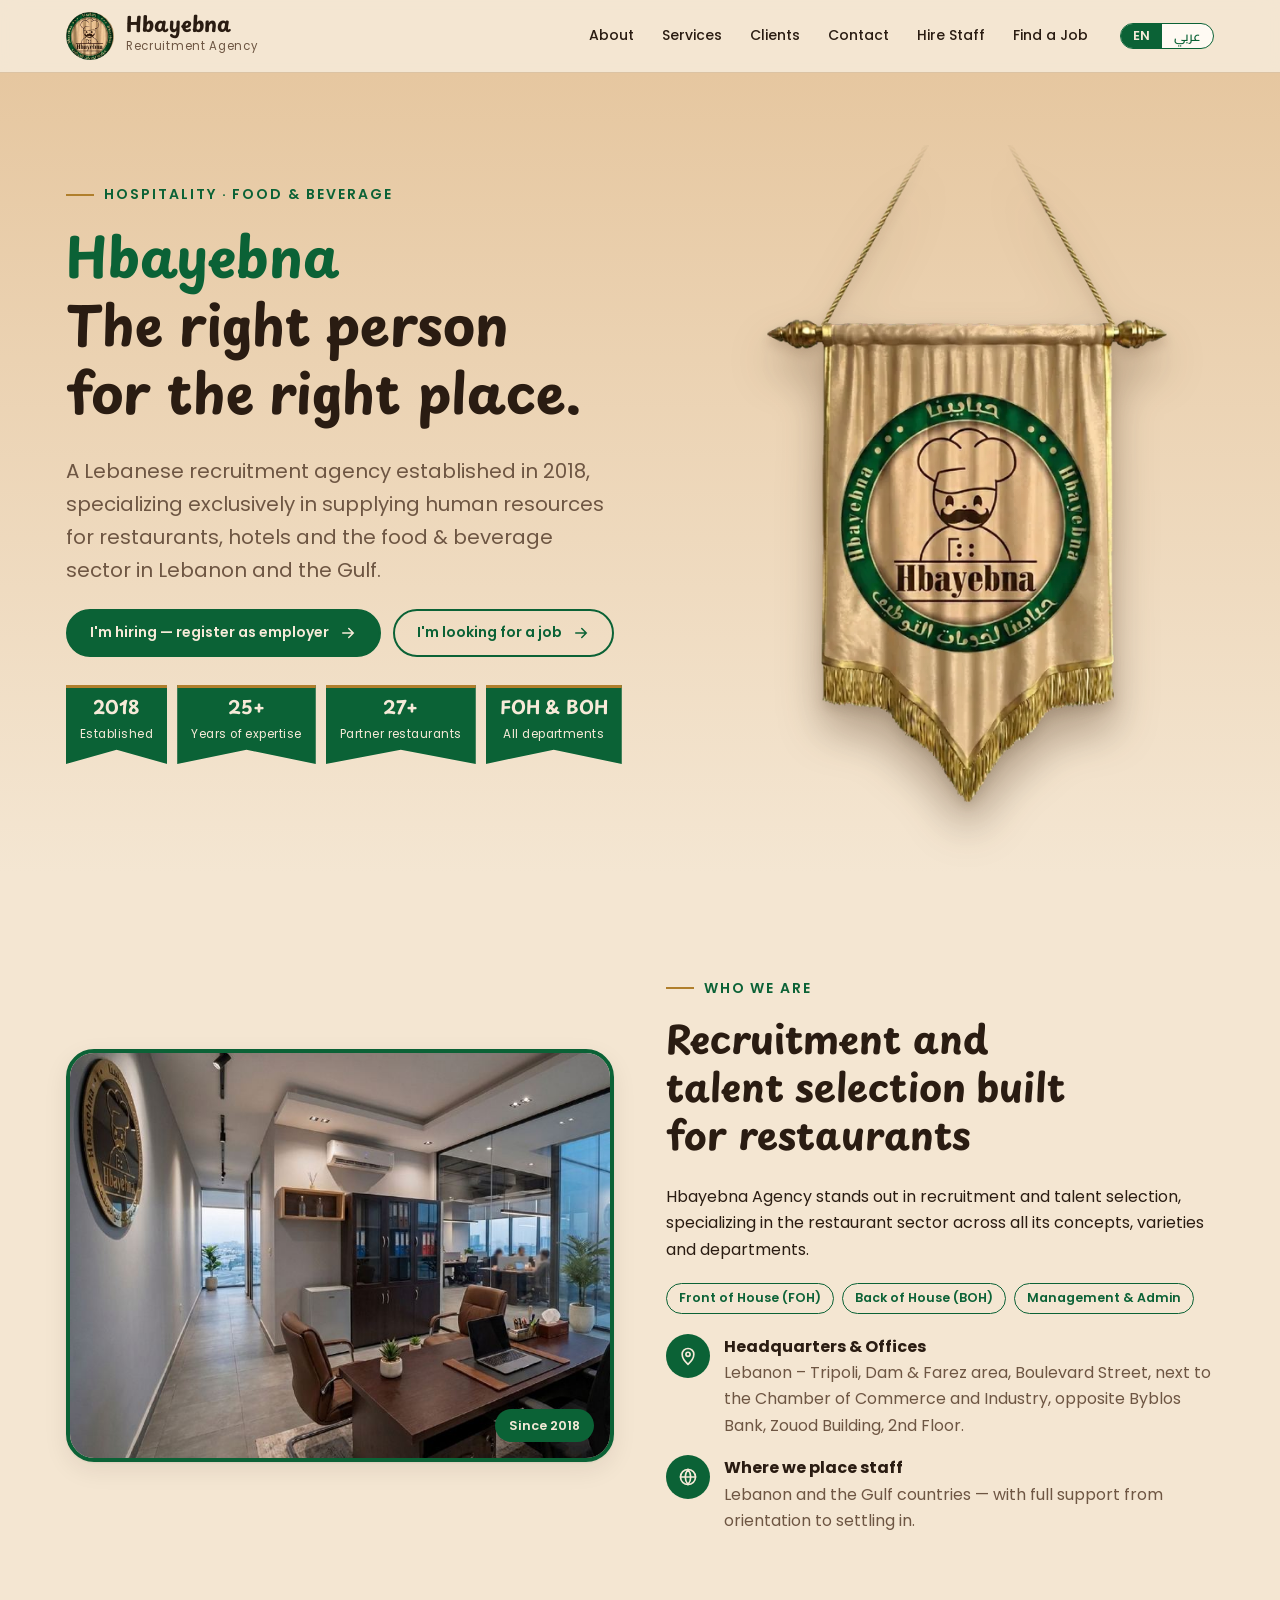
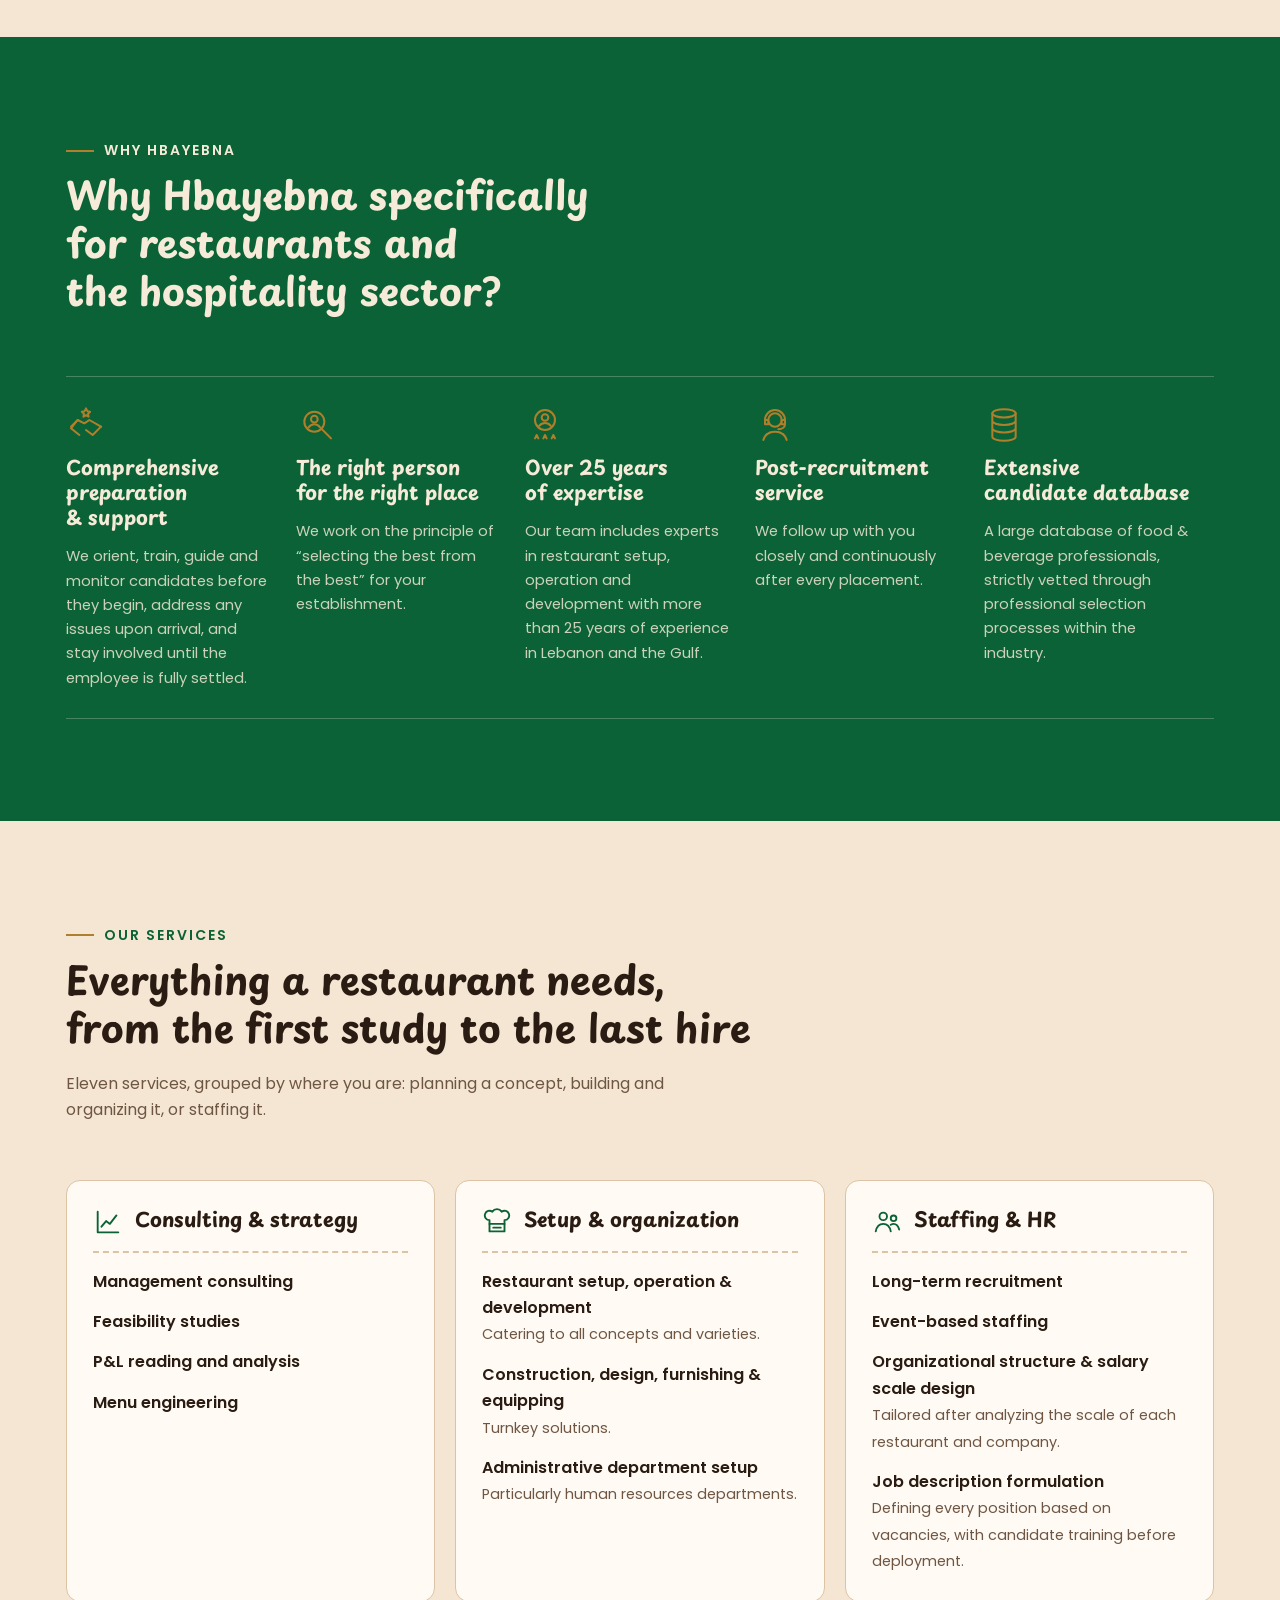
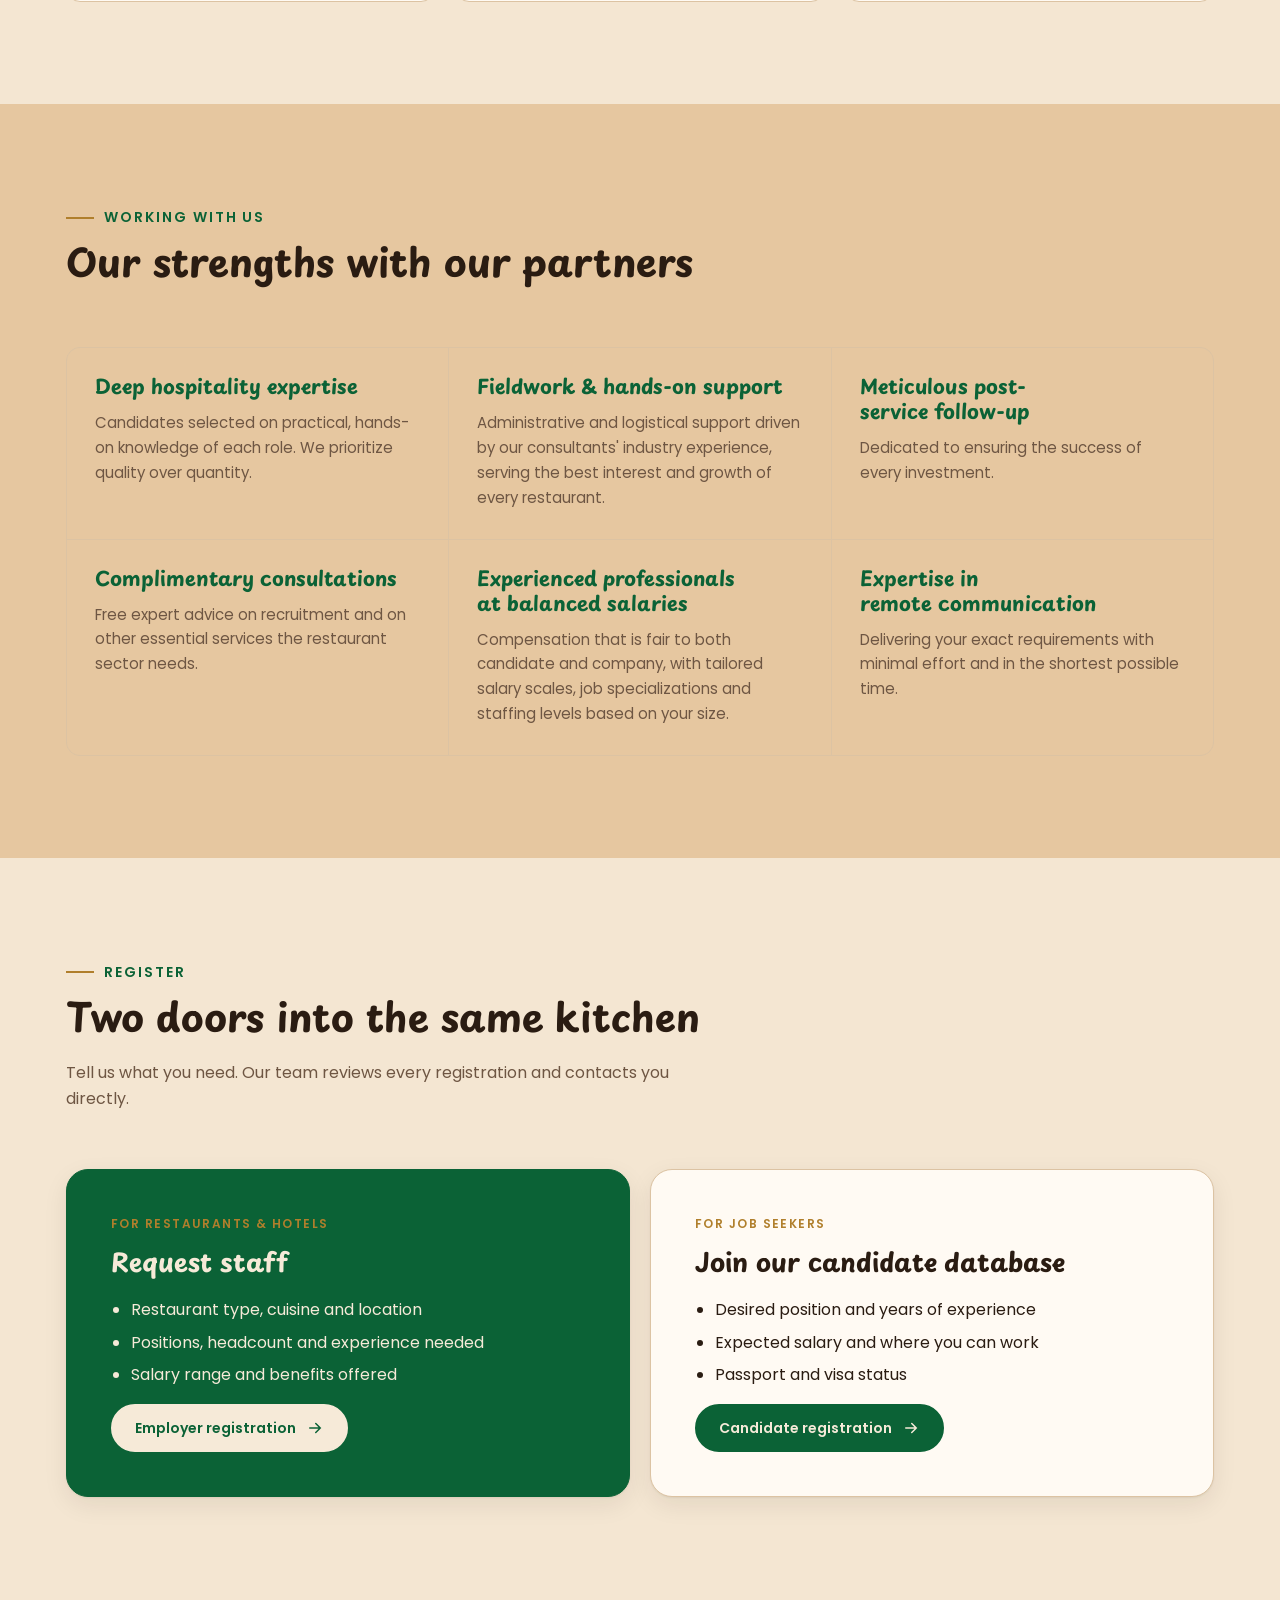
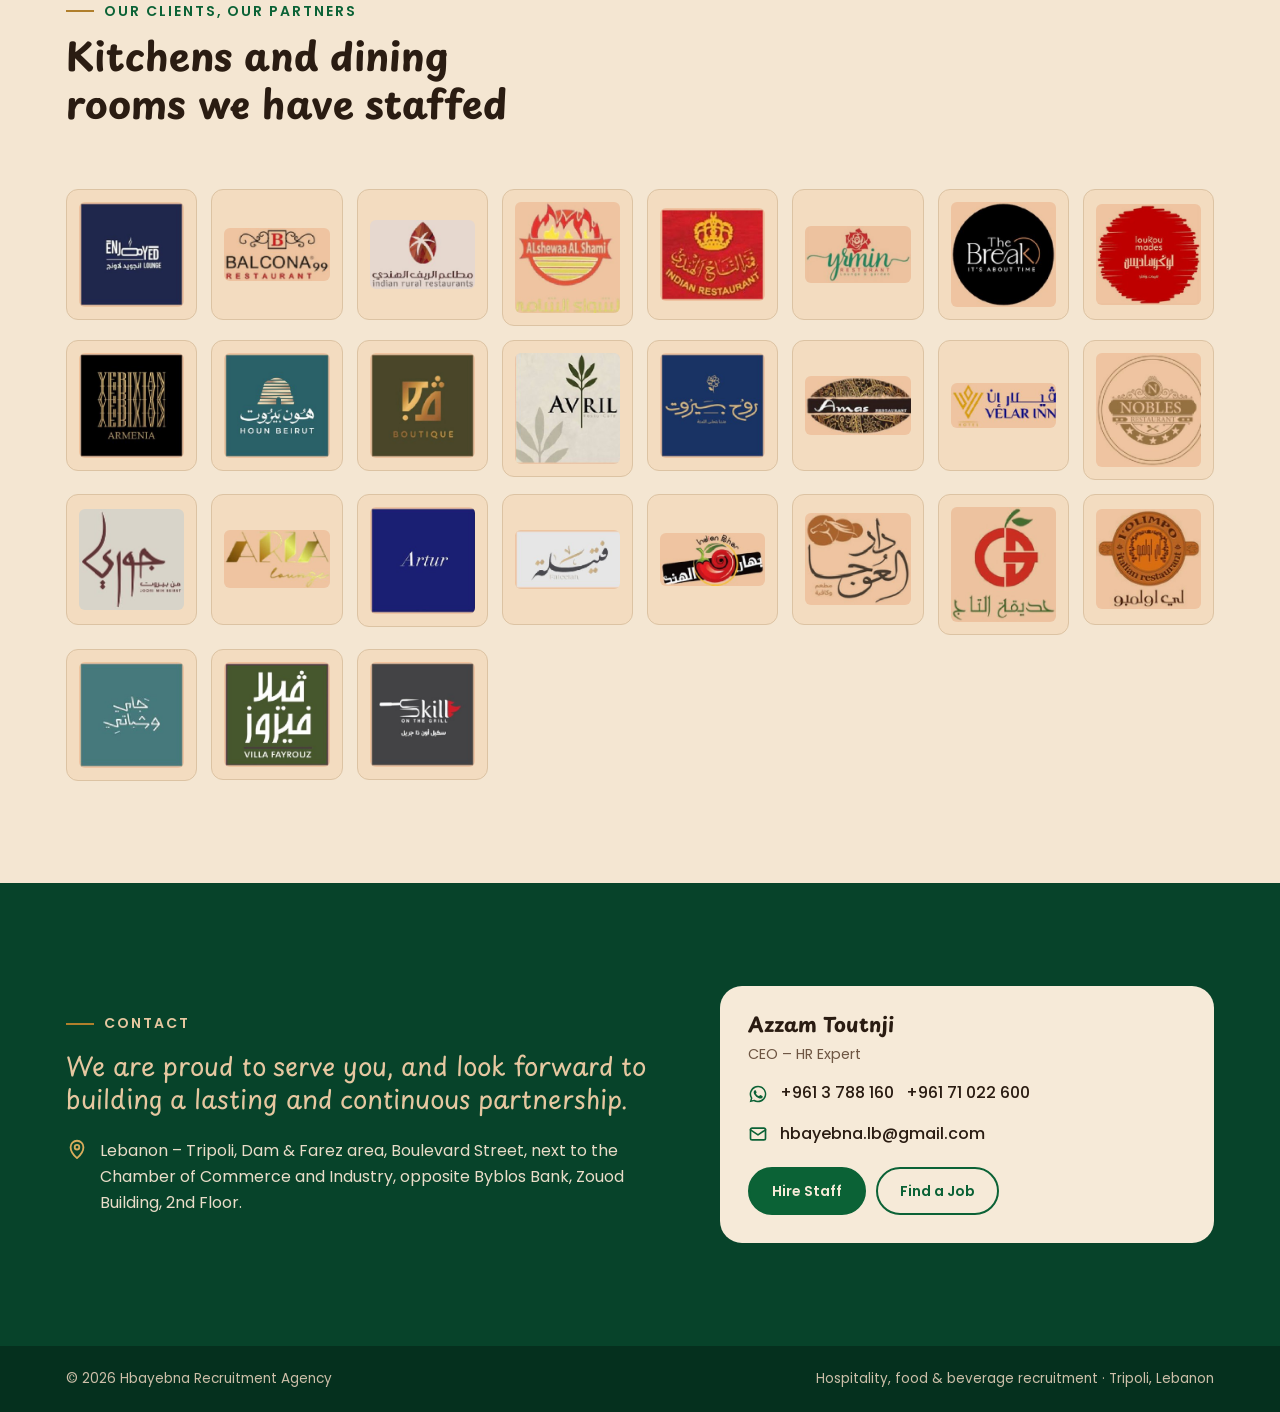
==== commit de07b506: "Add files via upload" ====
--- a/index.html
+++ b/index.html
@@ -5,14 +5,16 @@
 <meta name="viewport" content="width=device-width, initial-scale=1, viewport-fit=cover">
 <title data-i18n="t.home">Hbayebna Recruitment Agency</title>
 <meta name="claude:viewport-fit-sides" content="cover">
+<meta name="theme-color" content="#0b6236">
+<meta name="format-detection" content="telephone=no">
 <meta name="description" content="Hbayebna — Lebanese recruitment agency for the hospitality, food and beverage sectors since 2018. Restaurant staffing, consulting and turnkey setup in Lebanon and the Gulf.">
 <link rel="icon" type="image/png" href="assets/favicon.png">
 <link rel="preconnect" href="https://fonts.googleapis.com">
 <link rel="preconnect" href="https://fonts.gstatic.com" crossorigin>
-<link rel="stylesheet" href="https://fonts.googleapis.com/css2?family=Cairo:wght@400;500;600;700&family=Poppins:wght@400;500;600&family=Reem+Kufi:wght@500;700&family=Zilla+Slab:wght@500;600;700&display=swap">
+<link rel="stylesheet" href="https://fonts.googleapis.com/css2?family=Cairo:wght@400;500;600;700&family=Playpen+Sans+Arabic:wght@100..800&family=Poppins:wght@400;500;600&display=swap">
 <link rel="stylesheet" href="css/style.css">
 </head>
-<body>
+<body class="has-cta">
 
 <header class="site-header">
   <div class="wrap nav">
@@ -34,7 +36,8 @@
         <button type="button" data-lang="ar" aria-pressed="false">عربي</button>
       </div>
       <button class="menu-btn" type="button" aria-controls="navLinks" aria-expanded="false" aria-label="Menu">
-        <svg viewBox="0 0 24 24" fill="none" stroke="currentColor" stroke-width="2" stroke-linecap="round"><path d="M4 7h16M4 12h16M4 17h16"/></svg>
+        <svg class="i-open" viewBox="0 0 24 24" fill="none" stroke="currentColor" stroke-width="2" stroke-linecap="round"><path d="M4 7h16M4 12h16M4 17h16"/></svg>
+        <svg class="i-close" viewBox="0 0 24 24" fill="none" stroke="currentColor" stroke-width="2" stroke-linecap="round"><path d="M6 6l12 12M18 6L6 18"/></svg>
       </button>
     </div>
   </div>
@@ -66,7 +69,13 @@
         </div>
       </div>
       <div class="hero-art">
-        <img src="assets/banner.jpg" alt="Hbayebna pennant banner with the chef logo" width="900" height="1083">
+        <div class="pennant-swing">
+          <picture>
+            <source type="image/webp" srcset="assets/banner-460.webp 460w, assets/banner.webp 900w" sizes="(max-width: 860px) 160px, 400px">
+            <img src="assets/banner-460.png" alt="Hbayebna pennant banner with the chef logo" width="460" height="756" fetchpriority="high" decoding="async">
+          </picture>
+          <span class="sheen" aria-hidden="true"></span>
+        </div>
       </div>
     </div>
   </section>
@@ -75,7 +84,7 @@
   <section class="section" id="about">
     <div class="wrap about-grid">
       <div class="about-photo">
-        <img src="assets/office.jpg" alt="Hbayebna office in Tripoli" loading="lazy" width="1400" height="1248">
+        <img src="assets/office-760.jpg" srcset="assets/office-760.jpg 760w, assets/office.jpg 1400w" sizes="(max-width: 860px) 100vw, 560px" alt="Hbayebna office in Tripoli" loading="lazy" decoding="async" width="1400" height="1248">
         <span class="since" data-i18n="about.since">Since 2018</span>
       </div>
       <div class="about-copy">
@@ -287,6 +296,12 @@
   </div>
 </footer>
 
+<nav class="mobile-cta" aria-label="Quick actions">
+  <a class="btn" href="employer.html" data-i18n="nav.hire">Hire Staff</a>
+  <a class="btn ghost" href="employee.html" data-i18n="nav.job">Find a Job</a>
+  <a class="wa" href="https://wa.me/9613788160" target="_blank" rel="noopener" aria-label="WhatsApp +961 3 788 160"><svg viewBox="0 0 24 24" fill="currentColor"><path d="M12 2a10 10 0 0 0-8.6 15.1L2 22l5-1.3A10 10 0 1 0 12 2zm0 18.2a8.2 8.2 0 0 1-4.2-1.2l-.3-.2-3 .8.8-2.9-.2-.3A8.2 8.2 0 1 1 12 20.2zm4.5-6.1c-.2-.1-1.5-.7-1.7-.8s-.4-.1-.6.1-.7.8-.8 1-.3.2-.5.1a6.7 6.7 0 0 1-3.3-2.9c-.3-.4.3-.4.7-1.4.1-.2 0-.3 0-.4l-.8-1.8c-.2-.5-.4-.4-.6-.4h-.5a1 1 0 0 0-.7.3 3 3 0 0 0-.9 2.2 5.2 5.2 0 0 0 1.1 2.7 11.8 11.8 0 0 0 4.5 4c1.7.7 2.4.8 3.2.6a2.8 2.8 0 0 0 1.8-1.3 2.3 2.3 0 0 0 .2-1.3c-.1-.1-.3-.2-.5-.3z"/></svg></a>
+</nav>
+
 <script src="js/config.js"></script>
 <script src="js/i18n.js"></script>
 <script src="js/main.js"></script>
--- a/css/style.css
+++ b/css/style.css
@@ -19,15 +19,18 @@
   --ok: #0b6236;
   --shadow: 0 1px 2px rgba(42, 28, 18, .06), 0 8px 24px rgba(42, 28, 18, .08);
 
-  --f-display: "Zilla Slab", "Rockwell", Georgia, serif;
+  --f-display: "Playpen Sans Arabic", "Cairo", "Segoe UI", system-ui, sans-serif;
   --f-body: "Poppins", "Segoe UI", system-ui, sans-serif;
 
   --step--1: .875rem;
   --step-0: 1rem;
   --step-1: 1.25rem;
   --step-2: 1.6rem;
-  --step-3: clamp(1.9rem, 1.4rem + 2vw, 2.6rem);
-  --step-4: clamp(2.4rem, 1.6rem + 3.4vw, 3.9rem);
+  --step-3: clamp(1.55rem, 1.15rem + 2vw, 2.4rem);
+  --step-4: clamp(1.95rem, 1.25rem + 3.4vw, 3.4rem);
+  --header-h: 72px;
+  --banner-shadow: rgba(60, 36, 14, .30);
+  --banner-shadow-near: rgba(60, 36, 14, .18);
 
   --radius: 14px;
   --wrap: 1180px;
@@ -38,23 +41,27 @@
   :root:not([data-theme="light"]) {
     --sand: #121a15; --sand-deep: #1b2a20; --paper: #18231c; --forest: #3fa86c; --forest-deep: #2b7d4f;
     --gold: #d8ad5c; --ink: #f2e4cf; --muted: #c2ad94; --line: #2f4136; --on-forest: #0e1611;
-    --danger: #ff8a80; --ok: #6fd39a; --shadow: 0 1px 2px rgba(0,0,0,.3), 0 8px 24px rgba(0,0,0,.35);
+    --danger: #ff8a80; --ok: #6fd39a; --banner-shadow: rgba(0, 0, 0, .55); --banner-shadow-near: rgba(0, 0, 0, .35); --shadow: 0 1px 2px rgba(0,0,0,.3), 0 8px 24px rgba(0,0,0,.35);
     color-scheme: dark;
   }
 }
 :root[data-theme="dark"] {
   --sand: #121a15; --sand-deep: #1b2a20; --paper: #18231c; --forest: #3fa86c; --forest-deep: #2b7d4f;
   --gold: #d8ad5c; --ink: #f2e4cf; --muted: #c2ad94; --line: #2f4136; --on-forest: #0e1611;
-  --danger: #ff8a80; --ok: #6fd39a; --shadow: 0 1px 2px rgba(0,0,0,.3), 0 8px 24px rgba(0,0,0,.35);
+  --danger: #ff8a80; --ok: #6fd39a; --banner-shadow: rgba(0, 0, 0, .55); --banner-shadow-near: rgba(0, 0, 0, .35); --shadow: 0 1px 2px rgba(0,0,0,.3), 0 8px 24px rgba(0,0,0,.35);
   color-scheme: dark;
 }
+html[lang="ar"] h1, html[lang="ar"] h2, html[lang="ar"] h3, html[lang="ar"] h4 { line-height: 1.45; }
 html[lang="ar"] {
-  --f-display: "Reem Kufi", "Cairo", Tahoma, sans-serif;
+  --f-display: "Playpen Sans Arabic", "Cairo", Tahoma, sans-serif;
   --f-body: "Cairo", Tahoma, "Segoe UI", sans-serif;
 }
 
 *, *::before, *::after { box-sizing: border-box; }
-html { scroll-behavior: smooth; }
+[hidden] { display: none !important; }
+html { scroll-behavior: smooth; -webkit-text-size-adjust: 100%; text-size-adjust: 100%; }
+a, button, label, input, select { -webkit-tap-highlight-color: transparent; }
+section[id] { scroll-margin-top: var(--header-h); }
 @media (prefers-reduced-motion: reduce) { html { scroll-behavior: auto; } *, *::before, *::after { animation: none !important; transition: none !important; } }
 body {
   margin: 0;
@@ -67,12 +74,12 @@
 }
 img { max-width: 100%; height: auto; display: block; }
 a { color: var(--forest); }
-h1, h2, h3, h4 { font-family: var(--f-display); line-height: 1.15; margin: 0; text-wrap: balance; color: var(--ink); }
+h1, h2, h3, h4 { font-family: var(--f-display); font-weight: 700; line-height: 1.25; margin: 0; text-wrap: balance; color: var(--ink); }
 p { margin: 0; }
 :focus-visible { outline: 3px solid var(--gold); outline-offset: 2px; border-radius: 6px; }
 
 .wrap { max-width: var(--wrap); margin-inline: auto; padding-left: var(--gutter-l); padding-right: var(--gutter-r); }
-.section { padding-block: clamp(56px, 8vw, 104px); }
+.section { padding-block: clamp(44px, 8vw, 104px); }
 .eyebrow {
   display: inline-flex; align-items: center; gap: 10px;
   font-size: var(--step--1); font-weight: 600; letter-spacing: .14em; text-transform: uppercase; color: var(--forest);
@@ -88,11 +95,12 @@
 .btn {
   --b: var(--forest);
   display: inline-flex; align-items: center; justify-content: center; gap: 10px;
-  padding: 13px 22px; border-radius: 999px; border: 2px solid var(--b);
+  min-height: 48px; padding: 12px 22px; border-radius: 999px; border: 2px solid var(--b);
   background: var(--b); color: var(--on-forest); font: 600 var(--step--1)/1.2 var(--f-body);
   text-decoration: none; cursor: pointer; transition: transform .15s ease, background .15s ease;
 }
-.btn:hover { background: var(--forest-deep); border-color: var(--forest-deep); transform: translateY(-1px); }
+.btn:hover { background: var(--forest-deep); border-color: var(--forest-deep); }
+@media (hover: hover) { .btn:hover { transform: translateY(-1px); } }
 .btn.ghost { background: transparent; color: var(--forest); }
 .btn.ghost:hover { background: var(--forest); color: var(--on-forest); }
 .btn svg { width: 18px; height: 18px; flex: none; }
@@ -105,11 +113,12 @@
   background: color-mix(in srgb, var(--sand) 92%, transparent);
   backdrop-filter: blur(10px); border-bottom: 1px solid var(--line);
 }
-.nav { display: flex; align-items: center; gap: 20px; min-height: 72px; }
+.nav { display: flex; align-items: center; gap: 20px; height: var(--header-h); }
 .brand { display: flex; align-items: center; gap: 12px; text-decoration: none; color: var(--ink); }
 .brand img { width: 48px; height: 48px; }
-.brand b { font-family: "Zilla Slab", Georgia, serif; font-size: 1.35rem; font-weight: 700; display: block; line-height: 1; }
-.brand small { font-size: .72rem; color: var(--muted); letter-spacing: .06em; }
+.brand b { font-family: var(--f-display); font-size: 1.3rem; font-weight: 700; display: block; line-height: 1; }
+.brand small { font-size: .72rem; color: var(--muted); letter-spacing: .06em; white-space: nowrap; display: block; }
+html[lang="ar"] .brand small { letter-spacing: 0; }
 .nav-links { display: flex; gap: 4px; margin-inline-start: auto; list-style: none; padding: 0; margin-block: 0; }
 .nav-links a { display: block; padding: 8px 12px; border-radius: 8px; color: var(--ink); text-decoration: none; font-size: var(--step--1); font-weight: 500; }
 .nav-links a:hover, .nav-links a[aria-current="page"] { color: var(--forest); background: color-mix(in srgb, var(--forest) 10%, transparent); }
@@ -122,14 +131,29 @@
 .lang-toggle button:last-child { font-family: "Cairo", Tahoma, sans-serif; }
 .menu-btn { display: none; border: 1.5px solid var(--line); background: var(--paper); color: var(--ink); border-radius: 10px; width: 42px; height: 42px; cursor: pointer; }
 .menu-btn svg { width: 22px; height: 22px; margin: auto; }
+.menu-btn .i-close { display: none; }
+.menu-btn[aria-expanded="true"] .i-open { display: none; }
+.menu-btn[aria-expanded="true"] .i-close { display: block; }
 @media (max-width: 980px) {
-  .menu-btn { display: grid; place-items: center; }
-  .nav { flex-wrap: wrap; }
+  :root { --header-h: 64px; }
+  .nav { gap: 12px; }
+  .brand img { width: 42px; height: 42px; }
+  .menu-btn { display: grid; place-items: center; width: 44px; height: 44px; }
   .nav-actions { margin-inline-start: auto; }
-  .nav-actions .btn { display: none; }
-  .nav-links { order: 5; width: 100%; flex-direction: column; margin: 0 0 12px; display: none; }
-  .nav-links.open { display: flex; }
-  .nav-links a { padding: 12px; }
+  /* Menu opens as a panel OVER the page: the header height never changes, so nothing jumps */
+  .nav-links {
+    position: absolute; top: 100%; left: 0; right: 0; margin: 0;
+    flex-direction: column; gap: 2px;
+    padding: 8px var(--gutter-r) 16px var(--gutter-l);
+    background: var(--sand); border-bottom: 1px solid var(--line);
+    box-shadow: 0 14px 28px rgba(42, 28, 18, .14);
+    max-height: calc(100dvh - var(--header-h) - env(safe-area-inset-top, 0px)); overflow-y: auto; overscroll-behavior: contain;
+    visibility: hidden; opacity: 0; transform: translateY(-6px); pointer-events: none;
+    transition: opacity .18s ease, transform .18s ease, visibility 0s linear .18s;
+  }
+  .nav-links.open { visibility: visible; opacity: 1; transform: none; pointer-events: auto; transition: opacity .18s ease, transform .18s ease; }
+  .nav-links a { padding: 14px 12px; font-size: 1rem; border-radius: 10px; }
+  .nav-scrim { position: fixed; inset: 0; z-index: 47; background: rgba(20, 14, 8, .28); }
 }
 
 /* ---------- Hero ---------- */
@@ -140,16 +164,35 @@
 .hero h1 span { color: var(--forest); display: block; }
 .hero .lead { font-size: var(--step-1); color: var(--muted); max-width: 46ch; }
 .hero-ctas { display: flex; flex-wrap: wrap; gap: 12px; }
-.hero-art { position: relative; justify-self: center; width: min(440px, 100%); }
-.hero-art img {
-  width: 100%;
-  -webkit-mask-image: linear-gradient(to right, transparent, #000 14%, #000 86%, transparent), linear-gradient(to bottom, transparent, #000 6%, #000 94%, transparent);
-  -webkit-mask-composite: source-in;
-          mask-image: linear-gradient(to right, transparent, #000 14%, #000 86%, transparent), linear-gradient(to bottom, transparent, #000 6%, #000 94%, transparent);
-          mask-composite: intersect;
-  animation: sway 6s ease-in-out infinite; transform-origin: 50% 0;
-}
-@keyframes sway { 0%,100% { transform: rotate(-1.2deg); } 50% { transform: rotate(1.2deg); } }
+/* Pennant: cut-out PNG/WebP with a real drop-shadow, swinging in 3D
+   from the point where the rope meets (top centre). */
+.hero-art { position: relative; justify-self: center; width: min(400px, 100%); perspective: 1100px; perspective-origin: 50% 0; }
+.pennant-swing {
+  position: relative; transform-origin: 50% 0; transform-style: preserve-3d;
+  animation: pennant-swing 7.5s cubic-bezier(.45, 0, .55, 1) infinite; will-change: transform;
+}
+.pennant-swing img { width: 100%; filter: drop-shadow(0 26px 22px var(--banner-shadow)) drop-shadow(0 6px 6px var(--banner-shadow-near)); }
+/* moving light across the fabric, clipped to the banner's own shape */
+.pennant-swing .sheen {
+  position: absolute; inset: 0; pointer-events: none;
+  background: linear-gradient(100deg, rgba(40, 24, 10, .16) 0%, transparent 30%, rgba(255, 246, 225, .38) 46%, transparent 62%, rgba(40, 24, 10, .16) 100%);
+  background-size: 260% 100%;
+  -webkit-mask: url("../assets/banner-460.png") center / 100% 100% no-repeat;
+          mask: url("../assets/banner-460.png") center / 100% 100% no-repeat;
+  mix-blend-mode: soft-light;
+  animation: pennant-sheen 7.5s cubic-bezier(.45, 0, .55, 1) infinite;
+}
+@keyframes pennant-swing {
+  0%   { transform: rotateZ(-1.8deg) rotateY(-14deg) rotateX(3deg); }
+  25%  { transform: rotateZ(-.3deg)  rotateY(-3deg)  rotateX(7deg); }
+  50%  { transform: rotateZ(1.8deg)  rotateY(14deg)  rotateX(3deg); }
+  75%  { transform: rotateZ(.3deg)   rotateY(3deg)   rotateX(-1deg); }
+  100% { transform: rotateZ(-1.8deg) rotateY(-14deg) rotateX(3deg); }
+}
+@keyframes pennant-sheen {
+  0%, 100% { background-position: 100% 0; }
+  50%      { background-position: 0% 0; }
+}
 .facts { display: flex; flex-wrap: wrap; gap: 10px; margin-top: 6px; }
 /* pennant badge: swallow-tail bottom like the brand banner */
 .pennant {
@@ -158,11 +201,19 @@
   clip-path: polygon(0 0, 100% 0, 100% 100%, 50% 82%, 0 100%);
   border-top: 3px solid var(--gold);
 }
-.pennant strong { display: block; font: 700 1.3rem/1.1 var(--f-display); white-space: nowrap; }
+.pennant strong { display: block; font: 700 1.15rem/1.2 var(--f-display); white-space: nowrap; }
 .pennant span { font-size: .74rem; letter-spacing: .04em; }
 @media (max-width: 860px) {
-  .hero .wrap { grid-template-columns: 1fr; }
-  .hero-art { order: -1; width: min(300px, 80%); }
+  .hero .wrap { grid-template-columns: 1fr; padding-block: 20px 40px; gap: 8px; }
+  .hero-art { order: -1; width: 160px; perspective: 700px; }
+  .hero-copy { gap: 16px; }
+  .hero .lead { font-size: 1.05rem; }
+}
+@media (max-width: 560px) {
+  .hero-ctas { display: grid; }
+  .hero-ctas .btn { width: 100%; }
+  .facts { display: grid; grid-template-columns: 1fr 1fr; gap: 10px; }
+  .pennant { min-width: 0; }
 }
 
 /* ---------- About ---------- */
@@ -234,7 +285,8 @@
 /* ---------- Clients ---------- */
 .logo-grid { display: grid; grid-template-columns: repeat(auto-fill, minmax(130px, 1fr)); gap: 14px; }
 .logo-grid figure { margin: 0; background: #f3dcc0; border-radius: 12px; aspect-ratio: 1; display: grid; place-items: center; padding: 12px; border: 1px solid var(--line); transition: transform .2s ease; }
-.logo-grid figure:hover { transform: translateY(-3px); }
+@media (hover: hover) { .logo-grid figure:hover { transform: translateY(-3px); } }
+@media (max-width: 560px) { .logo-grid { grid-template-columns: repeat(3, 1fr); gap: 10px; } .logo-grid figure { padding: 8px; } }
 .logo-grid img { max-height: 100%; width: auto; max-width: 100%; object-fit: contain; border-radius: 6px; }
 
 /* ---------- Contact ---------- */
@@ -268,17 +320,48 @@
 .page-hero h1 { font-size: var(--step-3); }
 .page-hero p { color: var(--muted); max-width: 60ch; margin-top: 10px; }
 .page-hero img { width: 110px; }
-@media (max-width: 640px) { .page-hero .wrap { grid-template-columns: 1fr; } .page-hero img { display: none; } }
+@media (max-width: 640px) { .page-hero .wrap { grid-template-columns: 1fr; padding-block: 18px 20px; } .page-hero img { display: none; } .page-hero h1 { font-size: 1.45rem; } .page-hero p { display: none; } }
+@media (max-width: 440px) { .brand small { display: none; } .brand b { font-size: 1.2rem; } .lang-toggle button { padding: 7px 10px; } }
 
 .form-layout { display: grid; grid-template-columns: 260px 1fr; gap: 32px; align-items: start; padding-block: 40px 80px; }
-.steps-aside { position: sticky; top: calc(env(safe-area-inset-top, 0px) + 96px); }
+.steps-aside { position: sticky; top: calc(env(safe-area-inset-top, 0px) + 96px); min-width: 0; }
 .steps-nav { display: grid; gap: 4px; list-style: none; padding: 0; margin: 0; }
 .steps-nav a { display: grid; grid-template-columns: 30px 1fr; gap: 10px; align-items: center; padding: 10px 12px; border-radius: 10px; color: var(--muted); text-decoration: none; font-size: .9rem; font-weight: 500; }
 .steps-nav a b { width: 30px; height: 30px; border-radius: 50%; border: 1.5px solid var(--line); display: grid; place-items: center; font-size: .8rem; background: var(--paper); }
 .steps-nav a:hover { background: var(--paper); color: var(--ink); }
 .steps-nav a.done b { background: var(--forest); border-color: var(--forest); color: var(--on-forest); }
 .side-note { margin-top: 18px; font-size: .82rem; color: var(--muted); padding: 14px; border: 1px dashed var(--line); border-radius: 12px; }
-@media (max-width: 900px) { .form-layout { grid-template-columns: 1fr; } .steps-aside { display: none; } }
+@media (max-width: 900px) {
+  .form-layout { grid-template-columns: 1fr; gap: 14px; padding-block: 0 56px; }
+  /* sticky horizontal step strip under the header */
+  .steps-aside {
+    top: calc(env(safe-area-inset-top, 0px) + var(--header-h)); z-index: 30;
+    margin-left: calc(-1 * var(--gutter-l)); margin-right: calc(-1 * var(--gutter-r));
+    padding: 10px var(--gutter-r) 10px var(--gutter-l);
+    background: var(--sand); border-bottom: 1px solid var(--line);
+  }
+  .steps-nav { display: flex; gap: 6px; overflow-x: auto; scrollbar-width: none; -webkit-overflow-scrolling: touch; }
+  .steps-nav::-webkit-scrollbar { display: none; }
+  .steps-nav a { grid-template-columns: 24px auto; gap: 8px; white-space: nowrap; padding: 5px 12px 5px 5px; background: var(--paper); border: 1px solid var(--line); border-radius: 999px; font-size: .82rem; }
+  html[dir="rtl"] .steps-nav a { padding: 5px 5px 5px 12px; }
+  .steps-nav a b { width: 24px; height: 24px; font-size: .75rem; }
+  .steps-nav a.current { border-color: var(--forest); color: var(--forest); }
+  .side-note { display: none; }
+  fieldset { padding: 22px 16px; scroll-margin-top: calc(var(--header-h) + 64px); }
+  #ticket { scroll-margin-top: calc(var(--header-h) + 64px); }
+  .ticket-top { padding: 12px 16px; }
+  .form-actions {
+    position: sticky; bottom: 0; z-index: 5; padding: 12px 16px calc(12px + env(safe-area-inset-bottom, 0px));
+    background: var(--paper); border-radius: 0 0 18px 18px; box-shadow: 0 -8px 18px rgba(42, 28, 18, .07);
+  }
+  .form-actions .status { width: 100%; font-size: .82rem; }
+  .form-actions .status:empty { display: none; }
+  .step-btns { width: 100%; }
+  .step-btns .btn { flex: 1; }
+  .step-btns #backBtn { flex: 0 0 auto; }
+  .success { padding: 24px 16px; }
+}
+.steps-nav a.current { color: var(--forest); }
 
 /* Ticket-style form card (kitchen order ticket) */
 .ticket { background: var(--paper); border: 1px solid var(--line); border-radius: 18px; box-shadow: var(--shadow); min-width: 0; }
@@ -304,12 +387,14 @@
 .hint { font-size: .78rem; color: var(--muted); }
 input[type="text"], input[type="email"], input[type="tel"], input[type="number"], input[type="date"], input[type="url"], select, textarea {
   width: 100%; padding: 11px 14px; border: 1.5px solid var(--line); border-radius: 10px;
-  background: var(--sand); color: var(--ink); font: 400 .95rem/1.4 var(--f-body);
+  min-height: 48px; background: var(--sand); color: var(--ink); font: 400 16px/1.4 var(--f-body);
   transition: border-color .15s ease, background .15s ease;
 }
 input:hover, select:hover, textarea:hover { border-color: color-mix(in srgb, var(--forest) 45%, var(--line)); }
 input:focus, select:focus, textarea:focus { outline: none; border-color: var(--forest); background: var(--paper); box-shadow: 0 0 0 3px color-mix(in srgb, var(--forest) 18%, transparent); }
 textarea { min-height: 110px; resize: vertical; }
+input[type="date"] { display: block; -webkit-appearance: none; appearance: none; text-align: start; }
+input[type="date"]::-webkit-date-and-time-value { text-align: start; }
 input[type="tel"], input[type="email"], input[type="url"] { direction: ltr; }
 html[dir="rtl"] input[type="tel"], html[dir="rtl"] input[type="email"], html[dir="rtl"] input[type="url"] { text-align: right; }
 .inline { display: grid; grid-template-columns: 1fr 1fr 110px; gap: 8px; }
@@ -321,7 +406,7 @@
 .choice { position: relative; }
 .choice input { position: absolute; opacity: 0; inset: 0; margin: 0; cursor: pointer; }
 .choice span {
-  display: inline-flex; align-items: center; gap: 8px; padding: 8px 14px; border-radius: 999px;
+  display: inline-flex; align-items: center; gap: 8px; min-height: 42px; padding: 8px 14px; border-radius: 999px;
   border: 1.5px solid var(--line); background: var(--sand); font-size: .88rem; font-weight: 500; cursor: pointer; user-select: none;
 }
 .choice span::before { content: ""; width: 14px; height: 14px; border-radius: 4px; border: 1.5px solid var(--muted); flex: none; }
@@ -342,7 +427,14 @@
 .consent { display: grid; grid-template-columns: 22px 1fr; gap: 10px; align-items: start; font-size: .88rem; color: var(--muted); }
 .consent input { width: 18px; height: 18px; margin-top: 3px; accent-color: var(--forest); }
 .form-actions { display: flex; flex-wrap: wrap; gap: 12px; align-items: center; justify-content: space-between; padding: 22px 24px; border-top: 2px dashed var(--line); }
-.form-actions .status { font-size: .88rem; color: var(--muted); }
+.form-actions .status { font-size: .88rem; color: var(--danger); font-weight: 500; }
+.step-btns { display: flex; gap: 10px; margin-inline-start: auto; }
+.stage-count { color: var(--forest); }
+.stage-progress { height: 4px; background: var(--line); margin-top: -2px; }
+.stage-progress span { display: block; height: 100%; width: 0; background: var(--forest); transition: width .3s ease; }
+html[dir="rtl"] .stage-progress span { margin-inline-start: 0; }
+fieldset { animation: stageIn .22s ease; }
+@keyframes stageIn { from { opacity: .3; transform: translateY(6px); } to { opacity: 1; transform: none; } }
 .btn[disabled] { opacity: .6; cursor: progress; }
 
 /* success ticket */
@@ -355,4 +447,25 @@
 .summary dd { margin: 0; font-weight: 500; overflow-wrap: anywhere; unicode-bidi: plaintext; }
 #ticket { scroll-margin-top: 96px; }
 .success .actions { display: flex; flex-wrap: wrap; gap: 10px; }
+@media (max-width: 480px) {
+  .summary dl { grid-template-columns: 1fr; gap: 0; }
+  .summary dd { margin-bottom: 10px; }
+  .success .actions .btn { flex: 1 1 100%; }
+}
 .notice { font-size: .85rem; padding: 12px 14px; border-radius: 10px; background: color-mix(in srgb, var(--gold) 14%, transparent); color: var(--ink); }
+
+/* ---------- Mobile quick-action bar (home page) ---------- */
+.mobile-cta { display: none; }
+@media (max-width: 760px) {
+  body.has-cta { padding-bottom: calc(76px + env(safe-area-inset-bottom, 0px)); }
+  .mobile-cta {
+    display: grid; grid-template-columns: 1fr 1fr 48px; gap: 8px;
+    position: fixed; left: 0; right: 0; bottom: 0; z-index: 45;
+    padding: 10px var(--gutter-r) calc(10px + env(safe-area-inset-bottom, 0px)) var(--gutter-l);
+    background: var(--paper); border-top: 1px solid var(--line); box-shadow: 0 -6px 20px rgba(42, 28, 18, .1);
+  }
+  .mobile-cta .btn { padding-inline: 10px; font-size: .85rem; }
+  .mobile-cta .wa { display: grid; place-items: center; width: 48px; height: 48px; border-radius: 50%; background: #25d366; color: #fff; }
+  .mobile-cta .wa svg { width: 24px; height: 24px; }
+  .site-footer .wrap { padding-block: 18px; }
+}
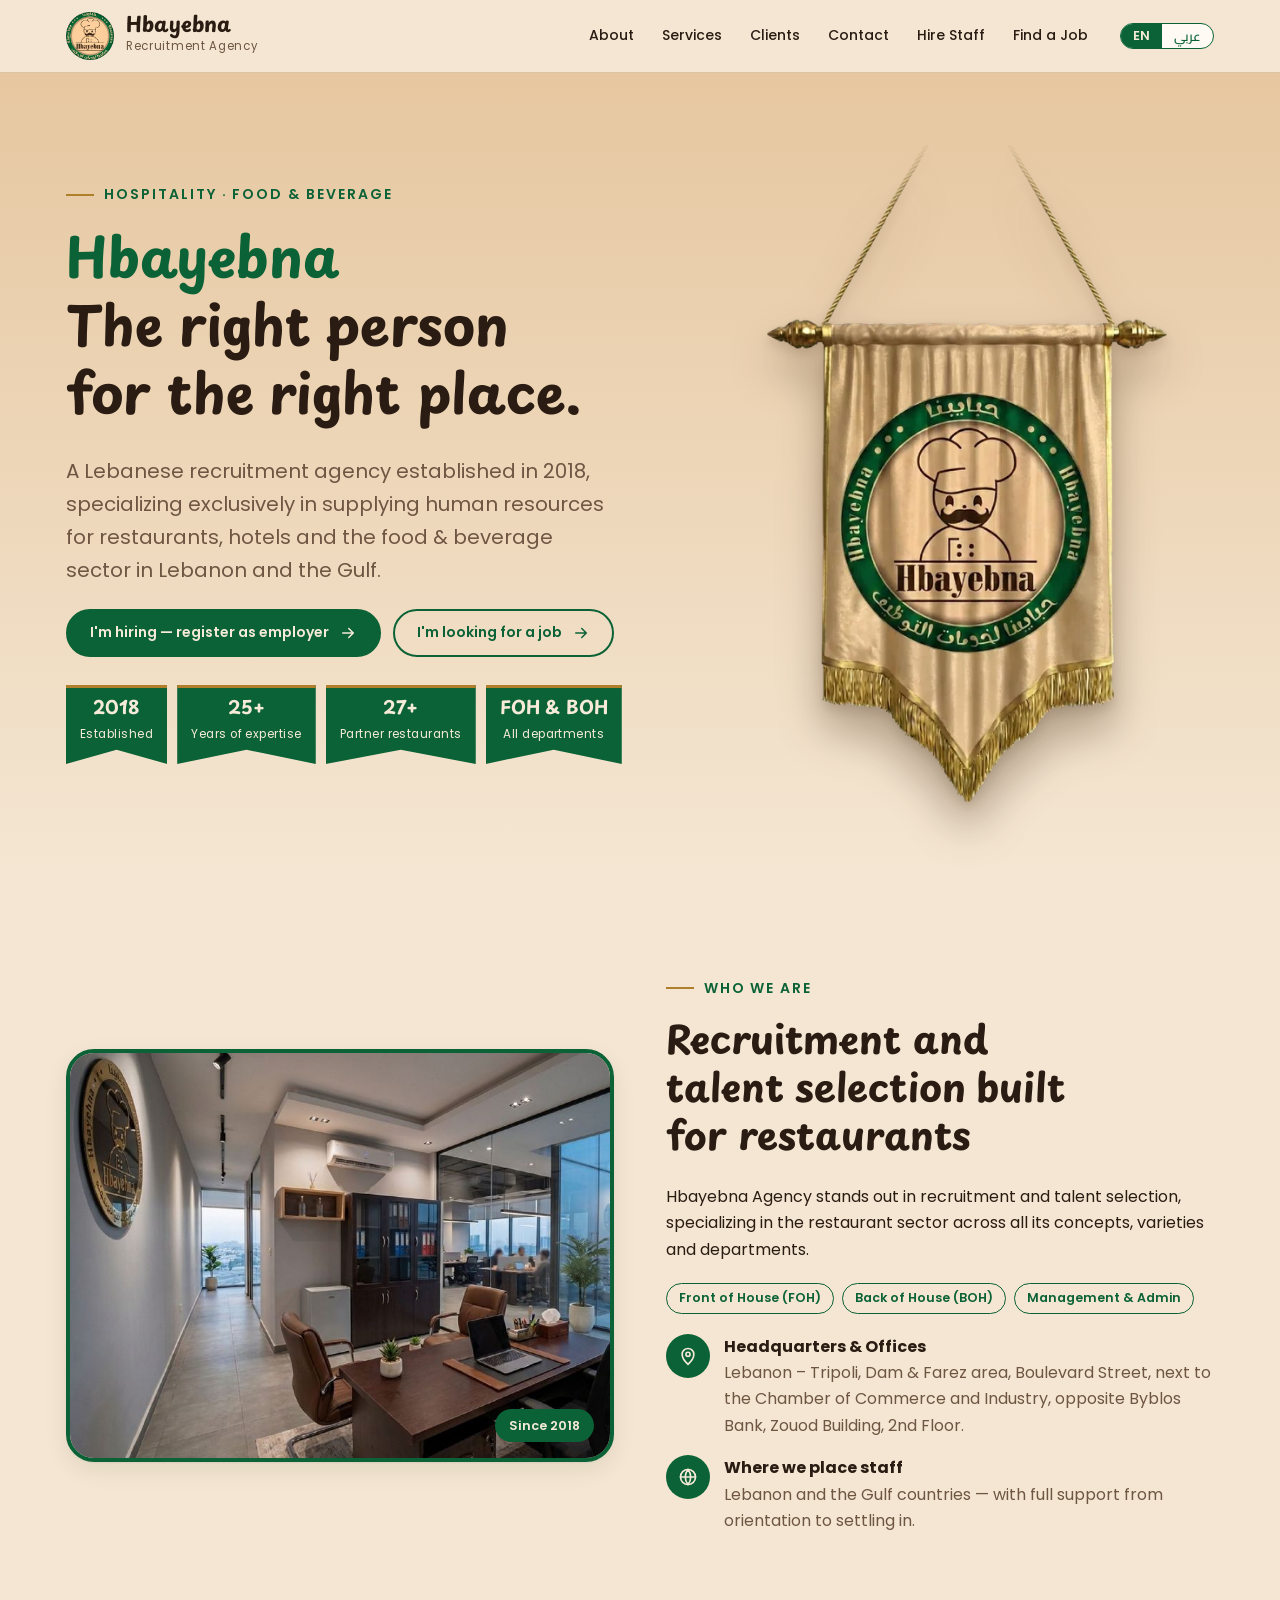
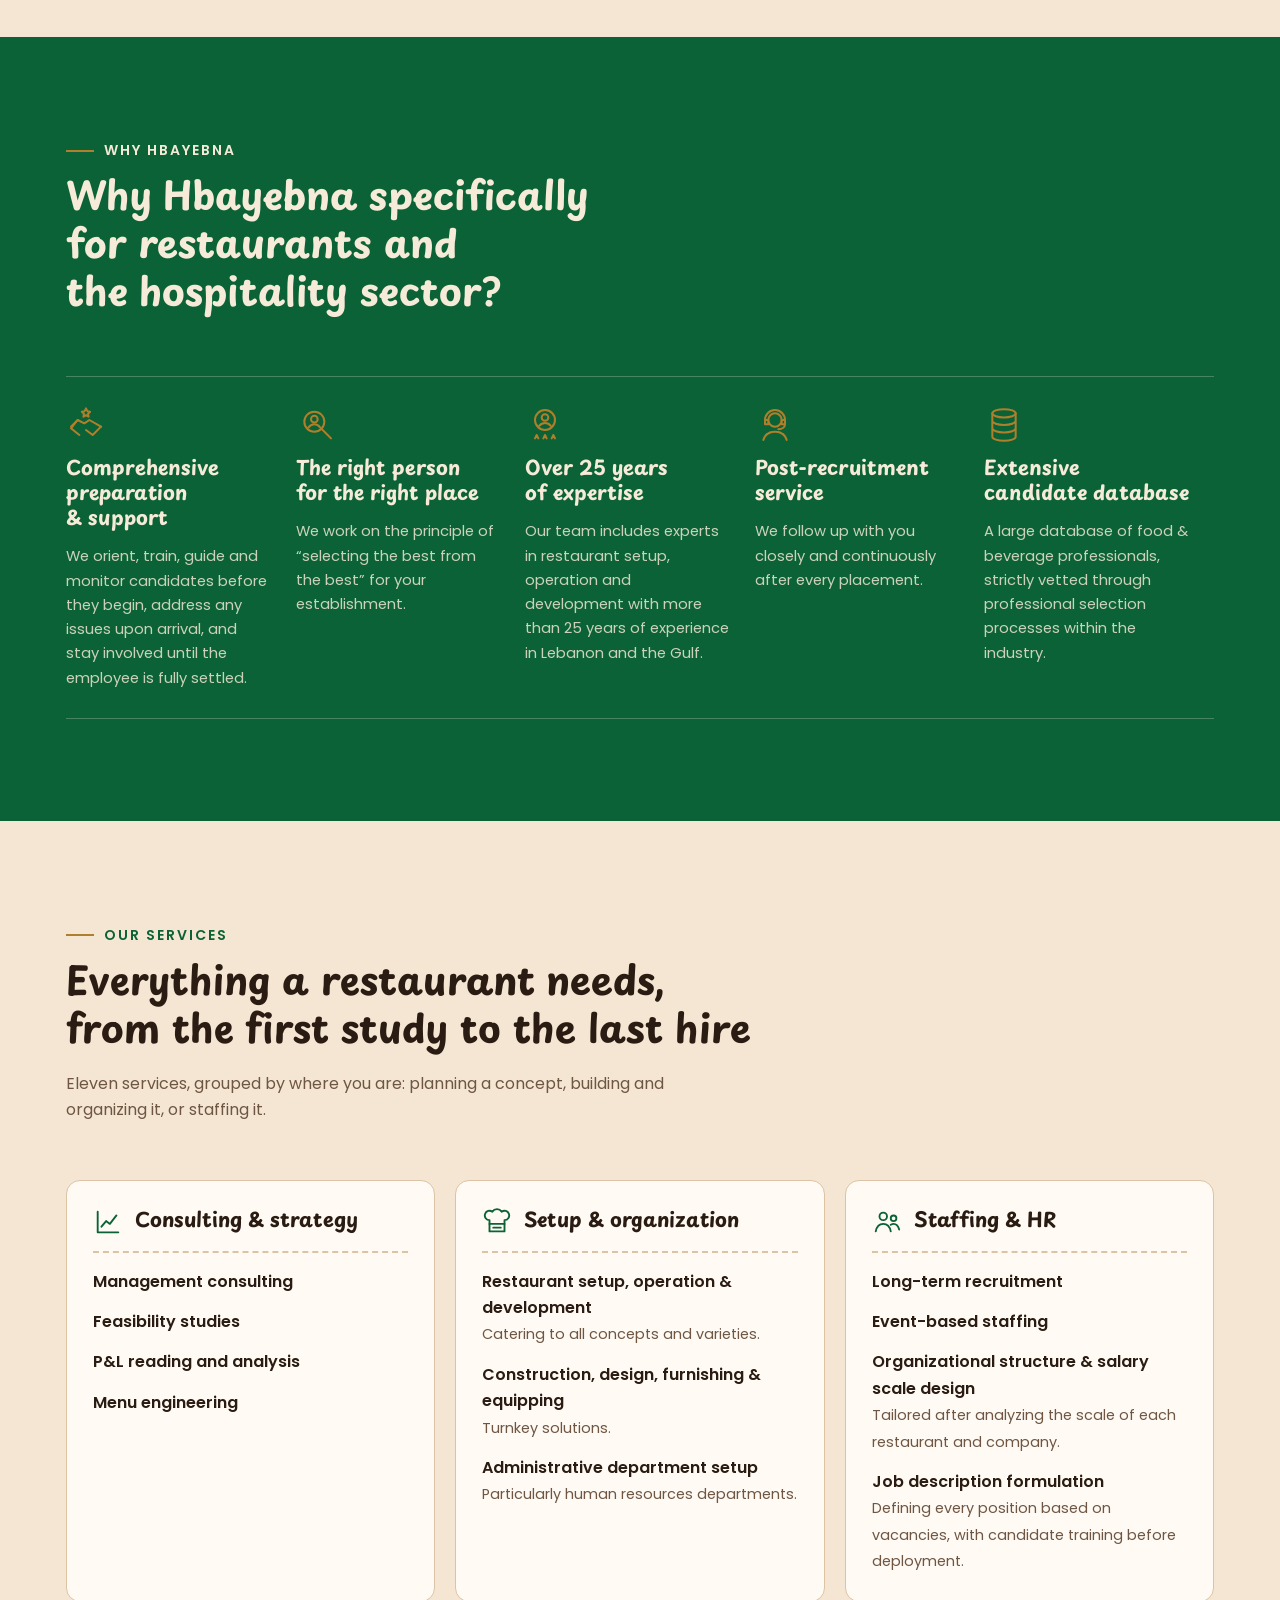
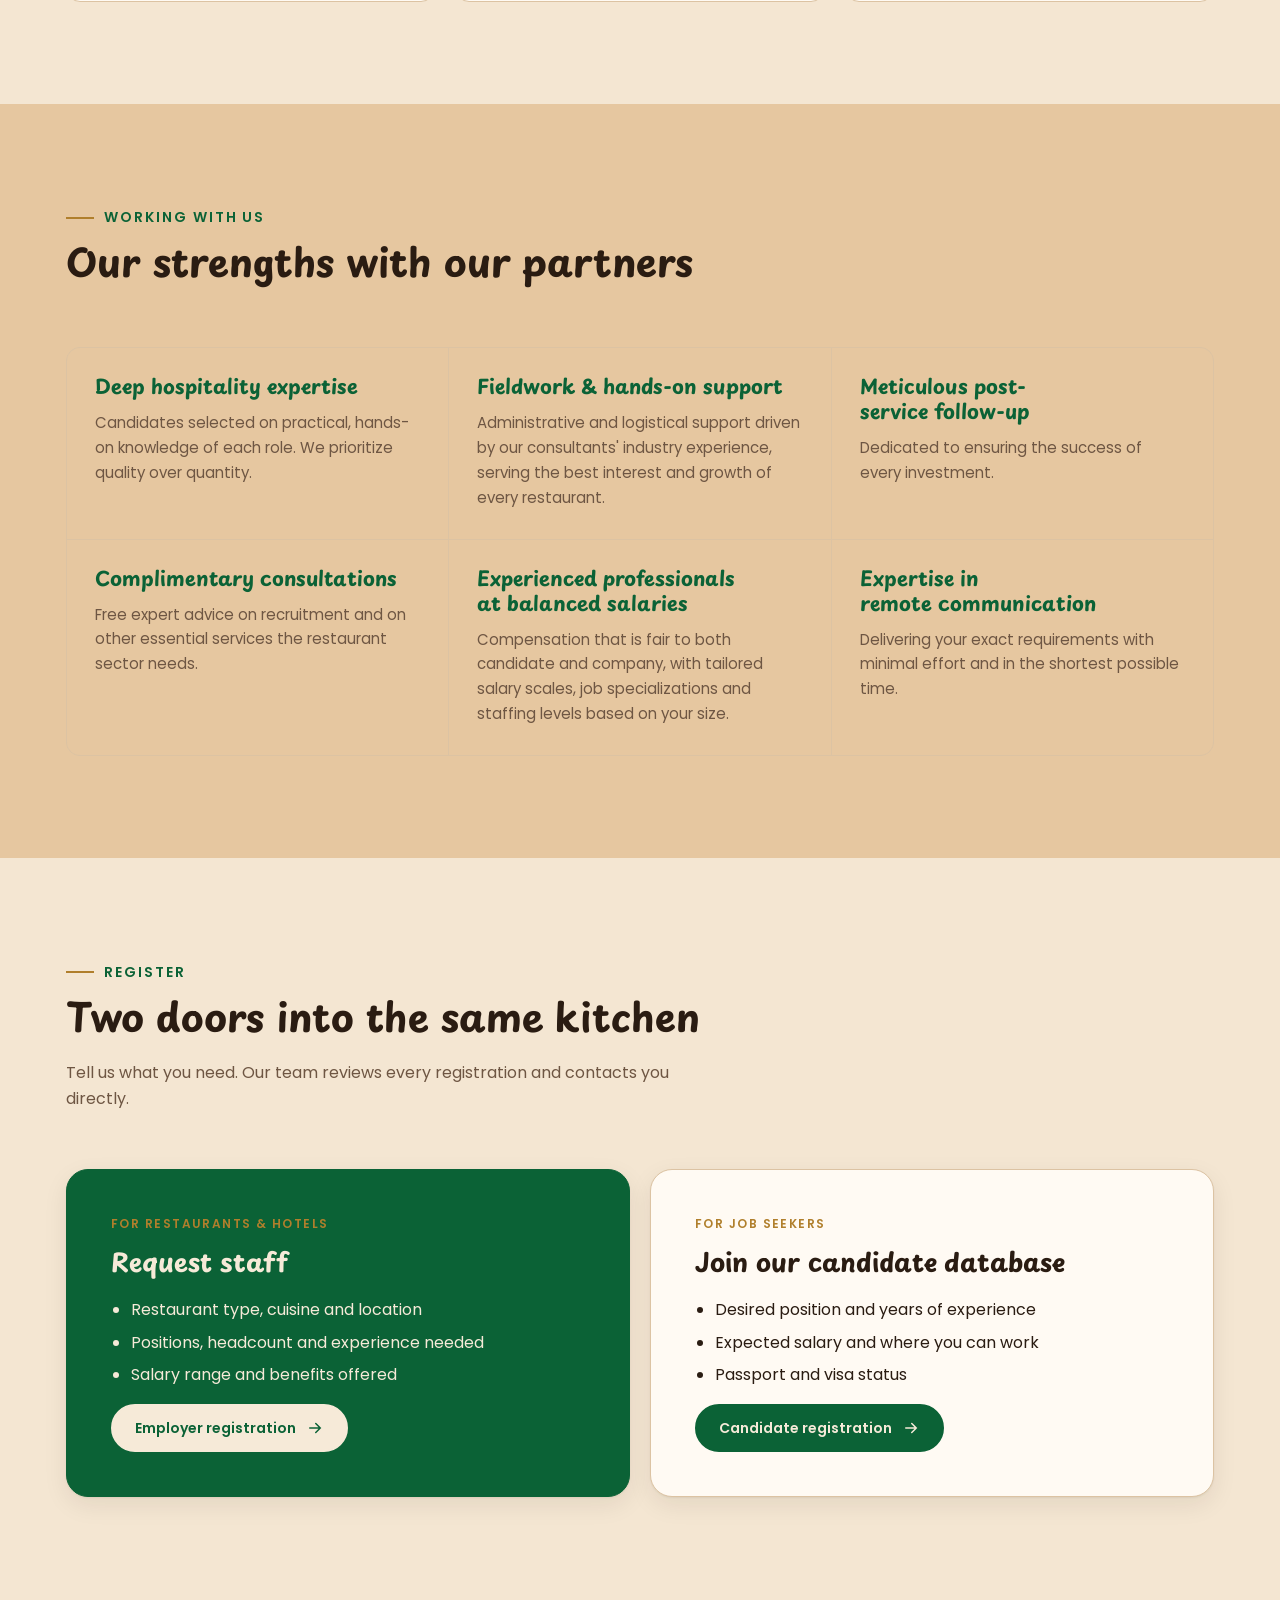
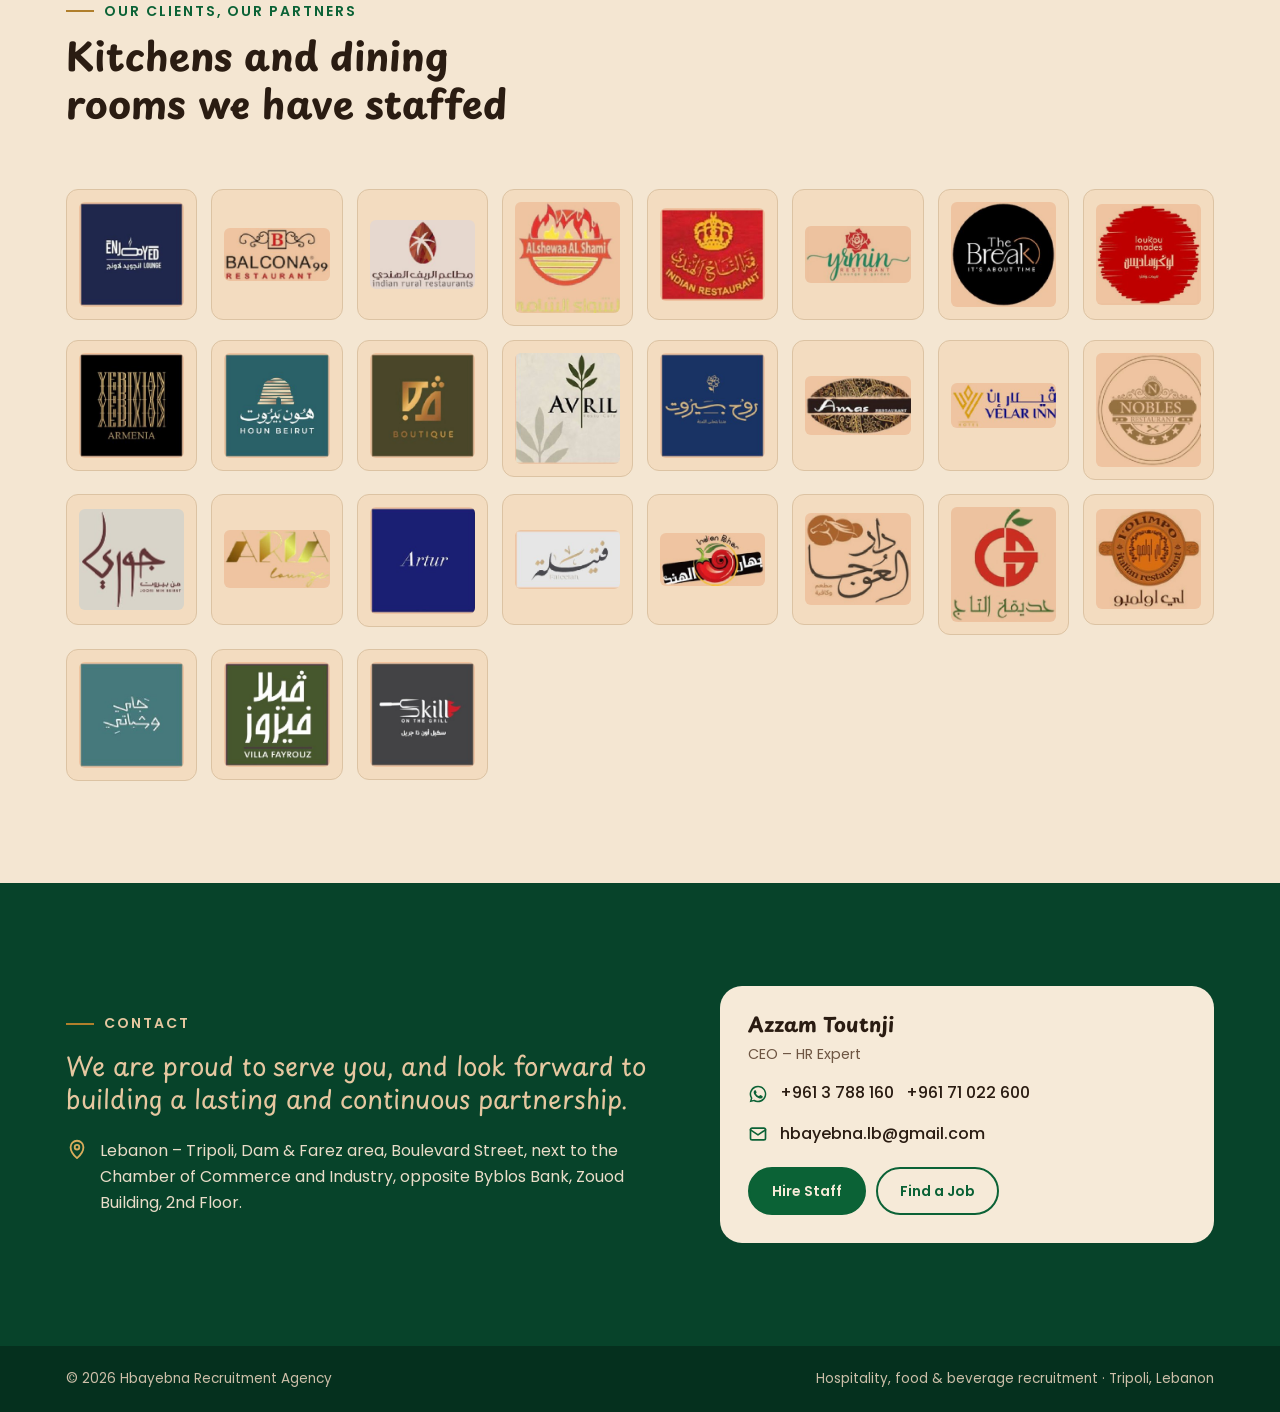
==== commit e294cdae: "Add files via upload" ====
--- a/index.html
+++ b/index.html
@@ -9,6 +9,7 @@
 <meta name="format-detection" content="telephone=no">
 <meta name="description" content="Hbayebna — Lebanese recruitment agency for the hospitality, food and beverage sectors since 2018. Restaurant staffing, consulting and turnkey setup in Lebanon and the Gulf.">
 <link rel="icon" type="image/png" href="assets/favicon.png">
+<link rel="apple-touch-icon" href="assets/apple-touch-icon.png">
 <link rel="preconnect" href="https://fonts.googleapis.com">
 <link rel="preconnect" href="https://fonts.gstatic.com" crossorigin>
 <link rel="stylesheet" href="https://fonts.googleapis.com/css2?family=Cairo:wght@400;500;600;700&family=Playpen+Sans+Arabic:wght@100..800&family=Poppins:wght@400;500;600&display=swap">
